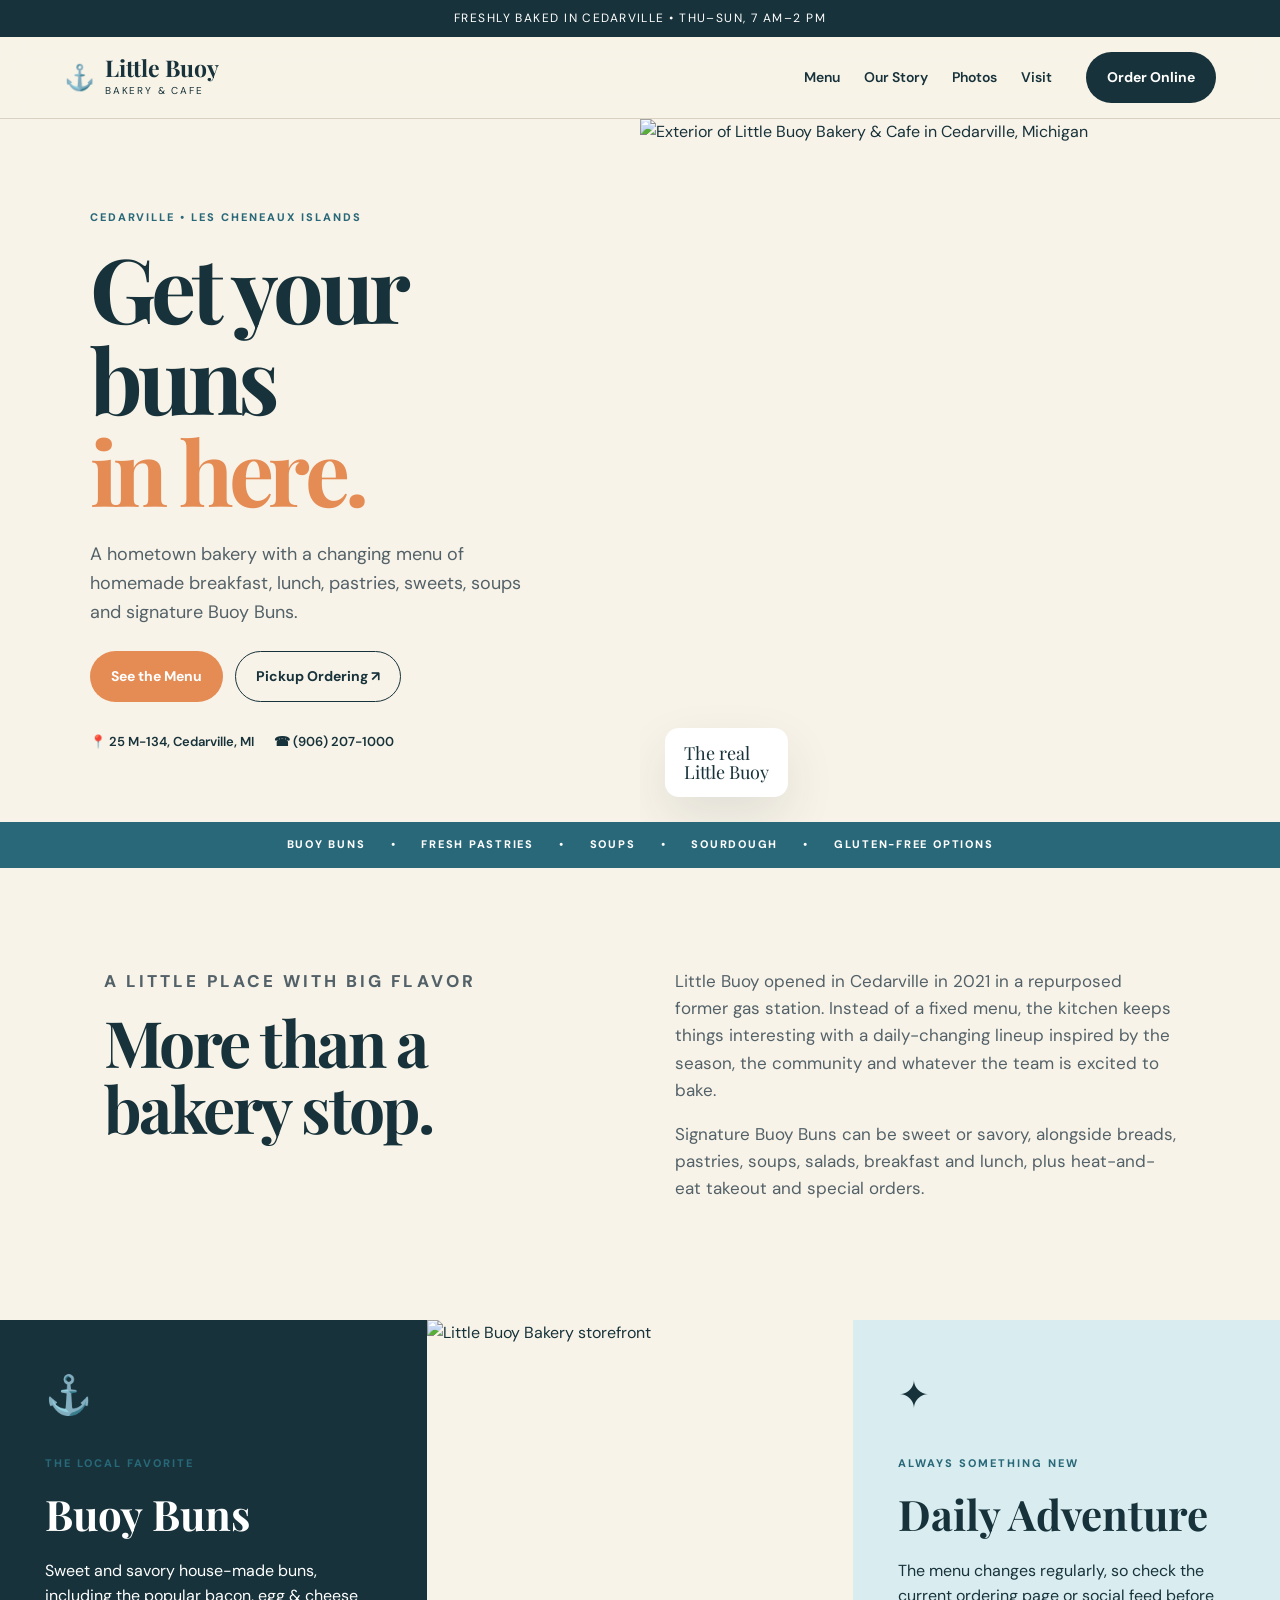
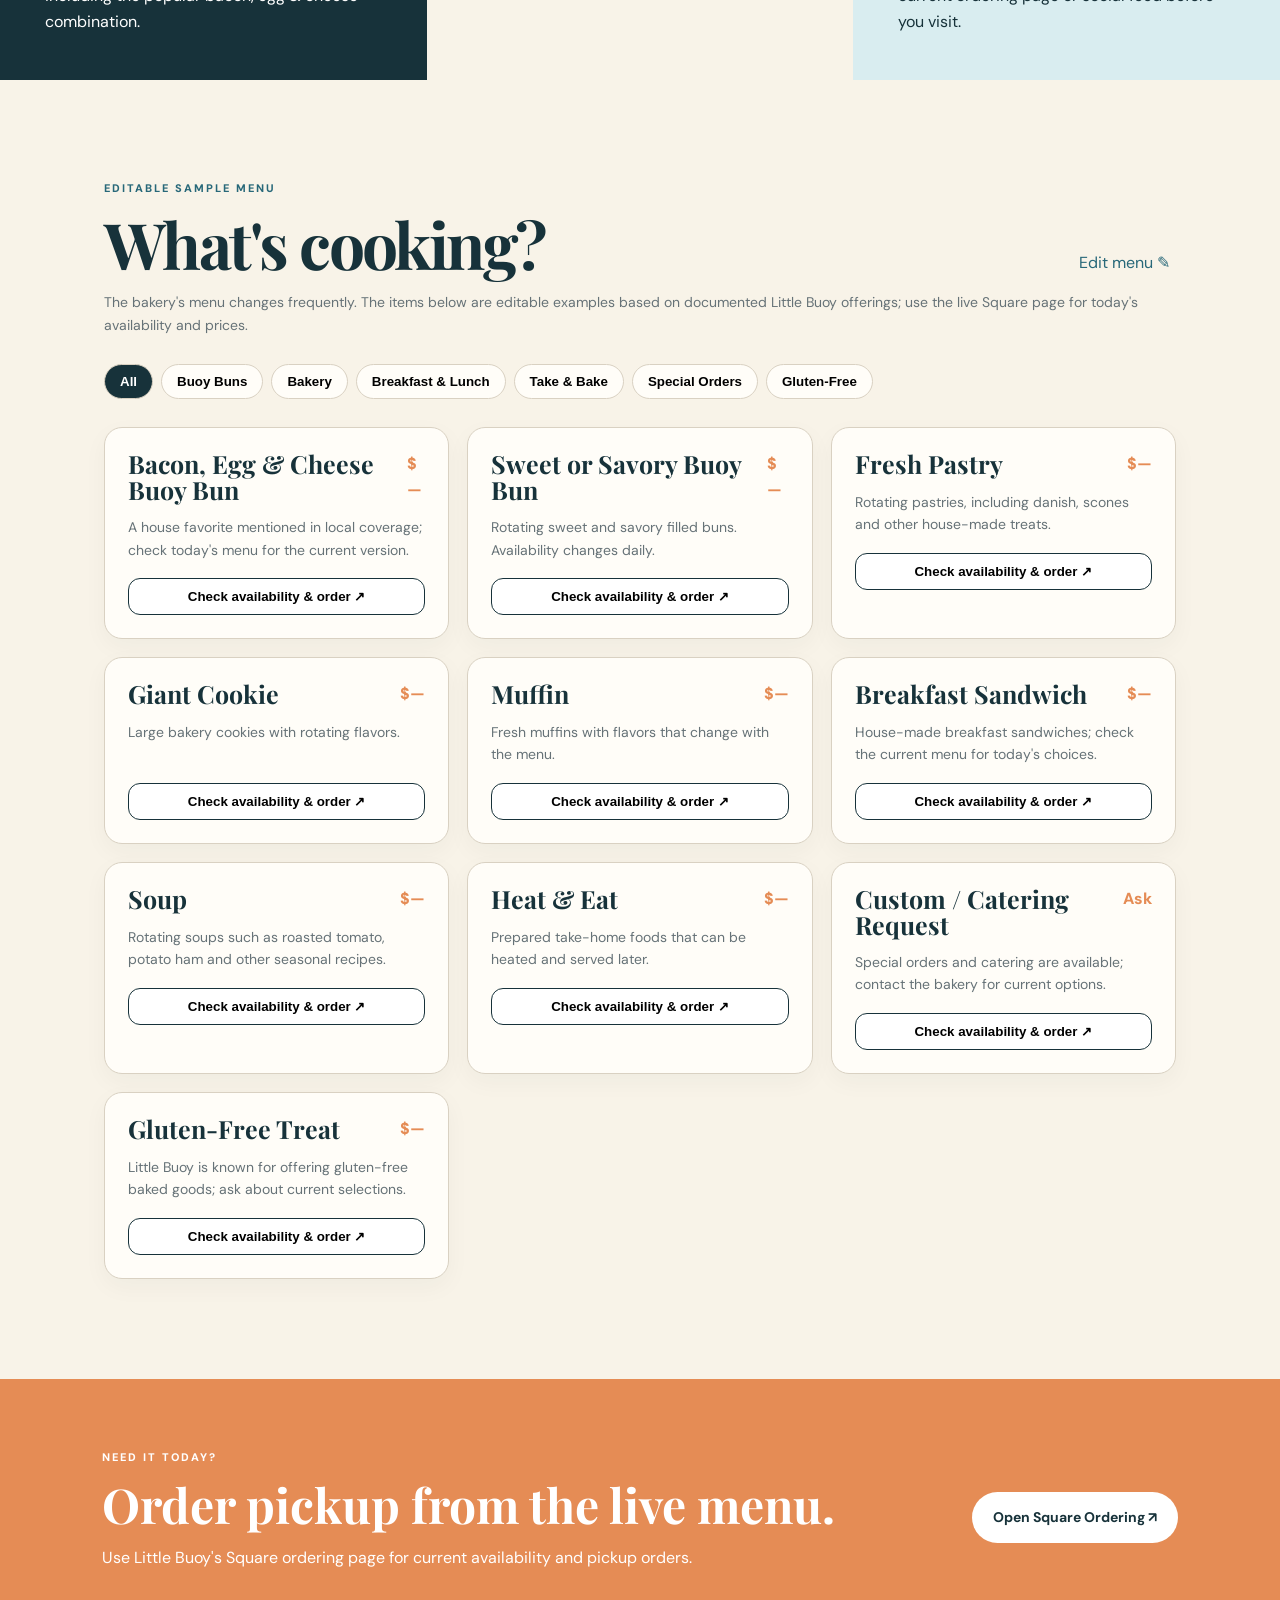
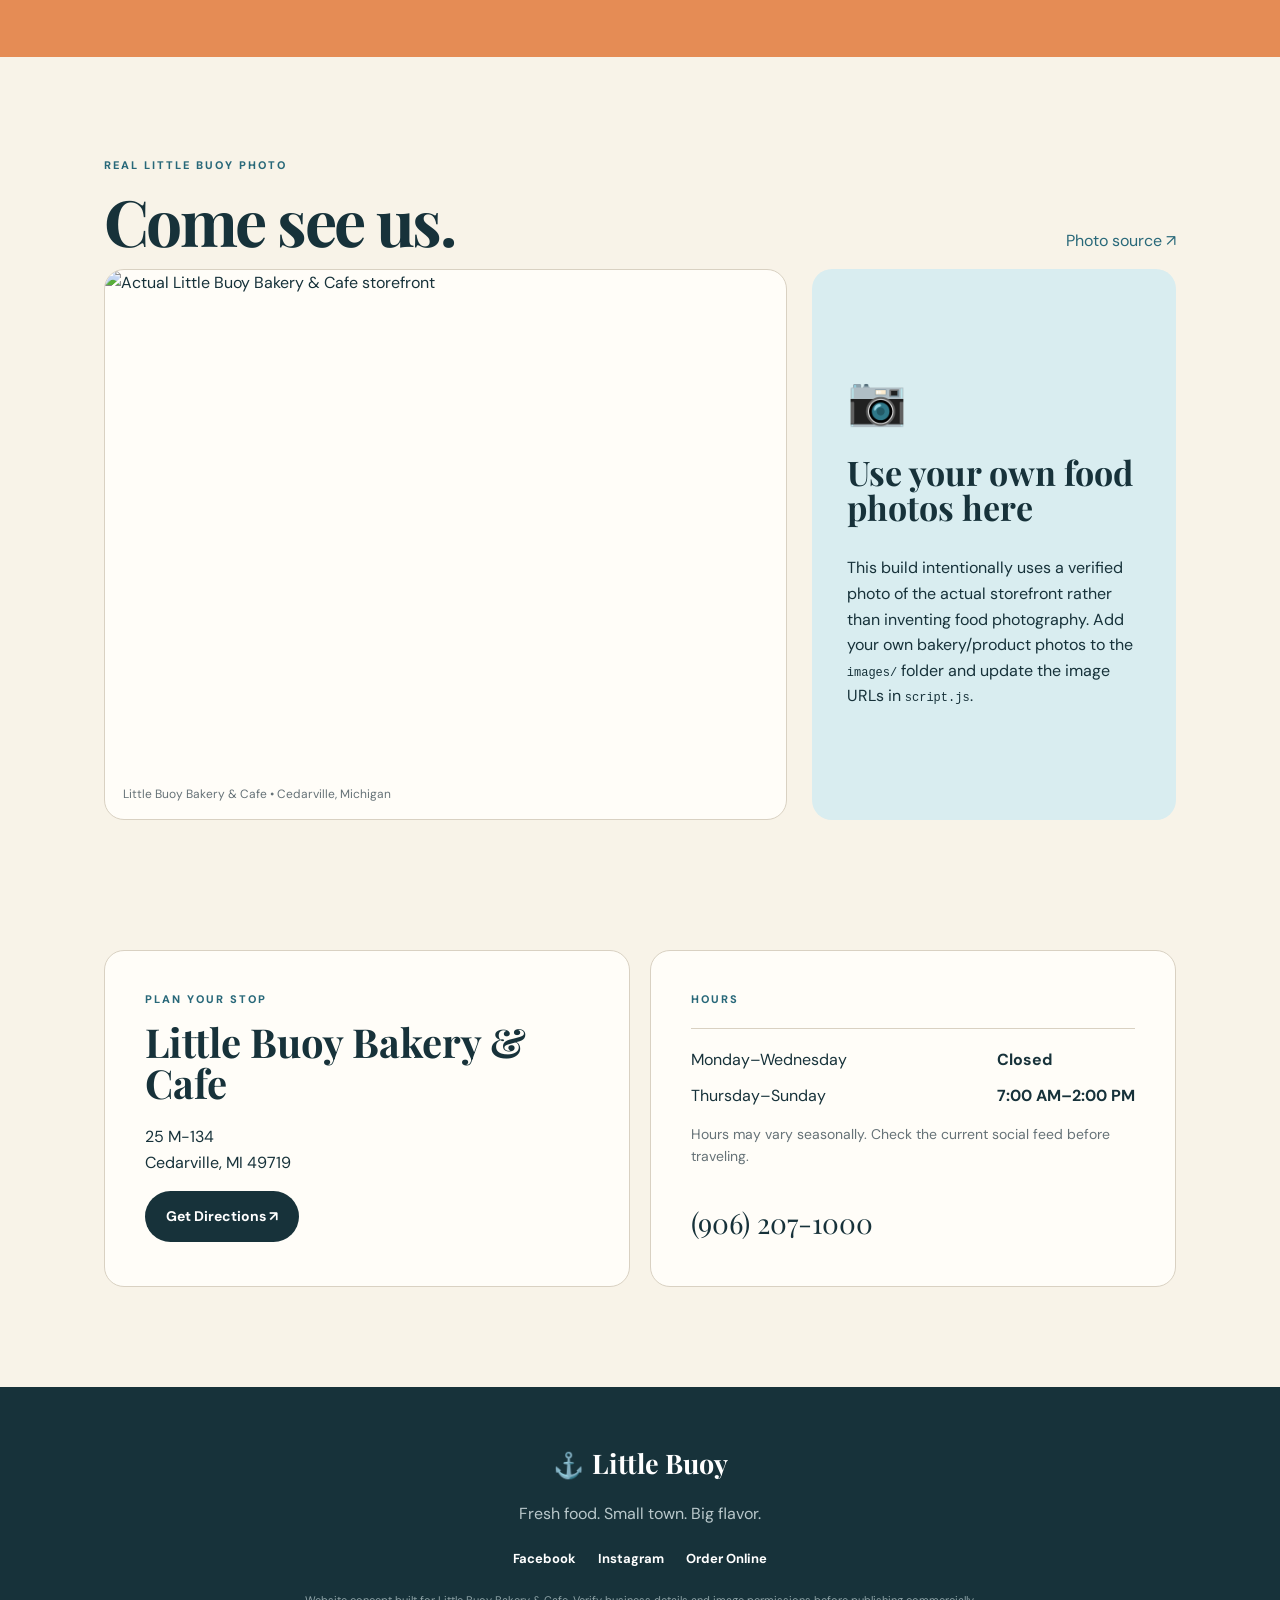
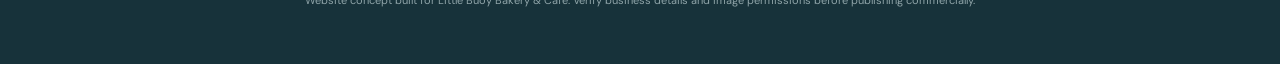
==== index.html @ 3c193d7f "Add files via upload" ====
<!doctype html>
<html lang="en">
<head>
  <meta charset="utf-8">
  <meta name="viewport" content="width=device-width, initial-scale=1">
  <meta name="description" content="Little Buoy Bakery & Cafe — fresh bakery treats, Buoy Buns, breakfast and lunch in Cedarville, Michigan.">
  <title>Little Buoy Bakery & Cafe | Cedarville, Michigan</title>
  <link rel="preconnect" href="https://fonts.googleapis.com">
  <link rel="preconnect" href="https://fonts.gstatic.com" crossorigin>
  <link href="https://fonts.googleapis.com/css2?family=DM+Sans:wght@400;500;600;700&family=Playfair+Display:wght@600;700;800&display=swap" rel="stylesheet">
  <link rel="stylesheet" href="styles.css">
</head>
<body>
  <div class="announcement">Freshly baked in Cedarville • Thu–Sun, 7 AM–2 PM</div>

  <header class="site-header">
    <a class="brand" href="#top" aria-label="Little Buoy Bakery home">
      <span class="brand-mark">⚓</span>
      <span><strong>Little Buoy</strong><small>Bakery & Cafe</small></span>
    </a>
    <nav>
      <a href="#menu">Menu</a>
      <a href="#about">Our Story</a>
      <a href="#gallery">Photos</a>
      <a href="#visit">Visit</a>
    </nav>
    <a class="button button-dark" href="https://little-buoy-bakery-and-cafe-llc.square.site/" target="_blank" rel="noopener">Order Online</a>
  </header>

  <main id="top">
    <section class="hero">
      <div class="hero-copy">
        <p class="eyebrow">Cedarville • Les Cheneaux Islands</p>
        <h1>Get your buns<br><em>in here.</em></h1>
        <p class="hero-text">A hometown bakery with a changing menu of homemade breakfast, lunch, pastries, sweets, soups and signature Buoy Buns.</p>
        <div class="hero-actions">
          <a class="button button-accent" href="#menu">See the Menu</a>
          <a class="button button-outline" href="https://little-buoy-bakery-and-cafe-llc.square.site/" target="_blank" rel="noopener">Pickup Ordering ↗</a>
        </div>
        <div class="hero-meta">
          <span>📍 25 M-134, Cedarville, MI</span>
          <a href="tel:+19062071000">☎ (906) 207-1000</a>
        </div>
      </div>
      <div class="hero-photo">
        <img src="https://www.theknot.com/tk-media/images/7b70f424-de02-4365-a5c4-a2793e5e6931~rt_auto-rs_2880.h?ordering=explicit&quality=75"
             alt="Exterior of Little Buoy Bakery & Cafe in Cedarville, Michigan">
        <div class="photo-badge">The real<br>Little Buoy</div>
      </div>
    </section>

    <section class="ticker">
      <span>BUOY BUNS</span><span>•</span><span>FRESH PASTRIES</span><span>•</span><span>SOUPS</span><span>•</span><span>SOURDOUGH</span><span>•</span><span>GLUTEN-FREE OPTIONS</span>
    </section>

    <section class="section intro" id="about">
      <div>
        <p class="eyebrow">A little place with big flavor</p>
        <h2>More than a bakery stop.</h2>
      </div>
      <div>
        <p>Little Buoy opened in Cedarville in 2021 in a repurposed former gas station. Instead of a fixed menu, the kitchen keeps things interesting with a daily-changing lineup inspired by the season, the community and whatever the team is excited to bake.</p>
        <p>Signature Buoy Buns can be sweet or savory, alongside breads, pastries, soups, salads, breakfast and lunch, plus heat-and-eat takeout and special orders.</p>
      </div>
    </section>

    <section class="feature-grid">
      <article class="feature-card feature-dark">
        <span class="feature-icon">⚓</span>
        <p class="eyebrow">The local favorite</p>
        <h3>Buoy Buns</h3>
        <p>Sweet and savory house-made buns, including the popular bacon, egg & cheese combination.</p>
      </article>
      <article class="feature-card feature-photo">
        <img src="https://www.theknot.com/tk-media/images/7b70f424-de02-4365-a5c4-a2793e5e6931~rt_auto-rs_2880.h?ordering=explicit&quality=75"
             alt="Little Buoy Bakery storefront">
      </article>
      <article class="feature-card feature-blue">
        <span class="feature-icon">✦</span>
        <p class="eyebrow">Always something new</p>
        <h3>Daily Adventure</h3>
        <p>The menu changes regularly, so check the current ordering page or social feed before you visit.</p>
      </article>
    </section>

    <section class="section menu-section" id="menu">
      <div class="section-heading">
        <div>
          <p class="eyebrow">Editable sample menu</p>
          <h2>What's cooking?</h2>
        </div>
        <button class="text-button" id="editMenuBtn">Edit menu ✎</button>
      </div>
      <p class="muted">The bakery's menu changes frequently. The items below are editable examples based on documented Little Buoy offerings; use the live Square page for today's availability and prices.</p>
      <div class="category-tabs" id="categoryTabs"></div>
      <div class="menu-grid" id="menuGrid"></div>
    </section>

    <section class="order-band">
      <div>
        <p class="eyebrow">Need it today?</p>
        <h2>Order pickup from the live menu.</h2>
        <p>Use Little Buoy's Square ordering page for current availability and pickup orders.</p>
      </div>
      <a class="button button-light" href="https://little-buoy-bakery-and-cafe-llc.square.site/" target="_blank" rel="noopener">Open Square Ordering ↗</a>
    </section>

    <section class="section" id="gallery">
      <div class="section-heading">
        <div>
          <p class="eyebrow">Real Little Buoy photo</p>
          <h2>Come see us.</h2>
        </div>
        <a class="text-button" href="https://www.theknot.com/us/paige-ratterman-and-stefan-schuetz-sep-2025/things-to-do" target="_blank" rel="noopener">Photo source ↗</a>
      </div>
      <div class="gallery">
        <figure class="gallery-main">
          <img src="https://www.theknot.com/tk-media/images/7b70f424-de02-4365-a5c4-a2793e5e6931~rt_auto-rs_2880.h?ordering=explicit&quality=75" alt="Actual Little Buoy Bakery & Cafe storefront">
          <figcaption>Little Buoy Bakery & Cafe • Cedarville, Michigan</figcaption>
        </figure>
        <div class="gallery-note">
          <span class="large-emoji">📷</span>
          <h3>Use your own food photos here</h3>
          <p>This build intentionally uses a verified photo of the actual storefront rather than inventing food photography. Add your own bakery/product photos to the <code>images/</code> folder and update the image URLs in <code>script.js</code>.</p>
        </div>
      </div>
    </section>

    <section class="section visit" id="visit">
      <div class="visit-card">
        <p class="eyebrow">Plan your stop</p>
        <h2>Little Buoy Bakery & Cafe</h2>
        <p>25 M-134<br>Cedarville, MI 49719</p>
        <a class="button button-dark" href="https://www.google.com/maps/search/?api=1&query=25%20M-134%2C%20Cedarville%2C%20MI%2049719" target="_blank" rel="noopener">Get Directions ↗</a>
      </div>
      <div class="visit-card">
        <p class="eyebrow">Hours</p>
        <div class="hours">
          <span>Monday–Wednesday</span><strong>Closed</strong>
          <span>Thursday–Sunday</span><strong>7:00 AM–2:00 PM</strong>
        </div>
        <p class="small-note">Hours may vary seasonally. Check the current social feed before traveling.</p>
        <a class="phone" href="tel:+19062071000">(906) 207-1000</a>
      </div>
    </section>
  </main>

  <footer>
    <div class="footer-brand"><span class="brand-mark">⚓</span><strong>Little Buoy</strong></div>
    <p>Fresh food. Small town. Big flavor.</p>
    <div class="footer-links">
      <a href="https://www.facebook.com/LittleBuoyCafe" target="_blank" rel="noopener">Facebook</a>
      <a href="https://www.instagram.com/littlebuoybakeryandcafe/" target="_blank" rel="noopener">Instagram</a>
      <a href="https://little-buoy-bakery-and-cafe-llc.square.site/" target="_blank" rel="noopener">Order Online</a>
    </div>
    <small>Website concept built for Little Buoy Bakery & Cafe. Verify business details and image permissions before publishing commercially.</small>
  </footer>

  <div class="modal" id="menuModal" aria-hidden="true">
    <div class="modal-panel">
      <button class="modal-close" id="closeModal">×</button>
      <p class="eyebrow">Local editor</p>
      <h2>Edit menu</h2>
      <p class="muted">Changes are saved in this browser only. This is a front-end demo; connect it to a database/CMS for shared editing.</p>
      <div id="editor"></div>
      <button class="button button-accent" id="saveMenu">Save changes</button>
    </div>
  </div>

  <script src="script.js"></script>
</body>
</html>
---- styles.css ----
:root{
  --ink:#17323a;--cream:#f8f3e8;--paper:#fffdf8;--blue:#286879;--blue2:#d9edf0;
  --accent:#e58c55;--line:#d9d1c2;--muted:#667277;--radius:24px;--shadow:0 20px 50px rgba(23,50,58,.10)
}
*{box-sizing:border-box}html{scroll-behavior:smooth}body{margin:0;background:var(--cream);color:var(--ink);font-family:"DM Sans",sans-serif;line-height:1.6}
a{color:inherit;text-decoration:none}img{display:block;max-width:100%}.announcement{background:var(--ink);color:white;text-align:center;padding:9px;font-size:12px;letter-spacing:.12em;text-transform:uppercase}
.site-header{height:82px;padding:0 5vw;display:flex;align-items:center;gap:34px;background:rgba(248,243,232,.96);border-bottom:1px solid var(--line);position:sticky;top:0;z-index:20;backdrop-filter:blur(12px)}
.brand{display:flex;align-items:center;gap:10px;margin-right:auto}.brand strong{display:block;font-family:"Playfair Display",serif;font-size:23px;line-height:1}.brand small{display:block;font-size:10px;letter-spacing:.18em;text-transform:uppercase;margin-top:4px}.brand-mark{font-size:25px}
nav{display:flex;gap:24px;font-size:14px;font-weight:600}nav a:hover,.footer-links a:hover{color:var(--accent)}
.button{display:inline-flex;align-items:center;justify-content:center;border-radius:999px;padding:13px 20px;font-weight:700;font-size:14px;border:1px solid transparent;transition:.2s}.button:hover{transform:translateY(-2px)}.button-dark{background:var(--ink);color:white}.button-accent{background:var(--accent);color:white}.button-outline{border-color:var(--ink)}.button-light{background:white;color:var(--ink)}
.hero{min-height:650px;display:grid;grid-template-columns:1fr 1fr;max-width:1400px;margin:auto}.hero-copy{padding:90px 7vw 70px;display:flex;flex-direction:column;justify-content:center}.eyebrow{font-size:11px;font-weight:800;letter-spacing:.18em;text-transform:uppercase;color:var(--blue);margin:0 0 14px}.hero h1,h2,h3{font-family:"Playfair Display",serif;line-height:1.02;margin:0}.hero h1{font-size:clamp(58px,7vw,100px);letter-spacing:-.05em}.hero h1 em{color:var(--accent);font-style:normal}.hero-text{font-size:18px;max-width:540px;color:#536168;margin:25px 0}.hero-actions{display:flex;gap:12px;flex-wrap:wrap}.hero-meta{display:flex;gap:20px;flex-wrap:wrap;font-size:13px;font-weight:600;margin-top:30px}.hero-photo{position:relative;min-height:650px;overflow:hidden}.hero-photo img{width:100%;height:100%;object-fit:cover}.photo-badge{position:absolute;bottom:25px;left:25px;background:white;padding:16px 19px;font-family:"Playfair Display",serif;font-size:18px;line-height:1.05;box-shadow:var(--shadow);border-radius:14px}
.ticker{display:flex;justify-content:center;gap:25px;flex-wrap:wrap;padding:14px;background:var(--blue);color:white;font-size:11px;font-weight:800;letter-spacing:.16em}
.section{max-width:1200px;margin:auto;padding:100px 5vw}.intro{display:grid;grid-template-columns:1fr 1fr;gap:70px}.intro h2,.section-heading h2{font-size:clamp(42px,5vw,68px);letter-spacing:-.04em}.intro p{color:#536168;font-size:17px;margin-top:0}.feature-grid{display:grid;grid-template-columns:1fr 1fr 1fr}.feature-card{min-height:360px;padding:45px;display:flex;flex-direction:column;justify-content:flex-end}.feature-dark{background:var(--ink);color:white}.feature-blue{background:var(--blue2)}.feature-photo{padding:0}.feature-photo img{width:100%;height:100%;object-fit:cover}.feature-icon{font-size:38px;margin-bottom:auto}.feature-card h3{font-size:42px;margin:6px 0}.feature-card p:last-child{margin-bottom:0}
.section-heading{display:flex;align-items:end;justify-content:space-between;gap:30px;margin-bottom:15px}.text-button{border:0;background:none;font-weight:800;color:var(--blue);cursor:pointer;font:inherit}.muted,.small-note{color:var(--muted);font-size:14px}.category-tabs{display:flex;gap:8px;flex-wrap:wrap;margin:28px 0}.tab{border:1px solid var(--line);background:var(--paper);padding:9px 15px;border-radius:999px;cursor:pointer;font-weight:700}.tab.active{background:var(--ink);color:white}.menu-grid{display:grid;grid-template-columns:repeat(3,1fr);gap:18px}.menu-card{background:var(--paper);border:1px solid var(--line);border-radius:18px;padding:23px;box-shadow:0 8px 25px rgba(23,50,58,.04)}.menu-card h3{font-size:25px}.menu-card p{color:var(--muted);font-size:14px;min-height:48px}.menu-card-top{display:flex;justify-content:space-between;gap:10px}.price{font-weight:800;color:var(--accent)}.add{width:100%;border:1px solid var(--ink);background:white;border-radius:12px;padding:10px;font-weight:800;cursor:pointer}.add:hover{background:var(--ink);color:white}
.order-band{background:var(--accent);color:white;padding:70px 8vw;display:flex;justify-content:space-between;align-items:center;gap:40px}.order-band .eyebrow{color:white}.order-band h2{font-size:48px}.order-band p{max-width:650px}
.gallery{display:grid;grid-template-columns:1.5fr .8fr;gap:25px}.gallery-main{margin:0;background:var(--paper);border-radius:20px;overflow:hidden;border:1px solid var(--line)}.gallery-main img{width:100%;height:500px;object-fit:cover}.gallery-main figcaption{padding:15px 18px;font-size:12px;color:var(--muted)}.gallery-note{background:var(--blue2);border-radius:20px;padding:35px;display:flex;flex-direction:column;justify-content:center}.large-emoji{font-size:48px}.gallery-note h3{font-size:34px;margin:15px 0}.gallery-note code{font-size:12px}
.visit{display:grid;grid-template-columns:1fr 1fr;gap:20px;padding-top:30px}.visit-card{background:var(--paper);border:1px solid var(--line);border-radius:20px;padding:40px}.visit-card h2{font-size:40px;margin-bottom:20px}.hours{display:grid;grid-template-columns:1fr auto;gap:10px;border-top:1px solid var(--line);padding-top:18px;margin-top:20px}.phone{display:inline-block;margin-top:20px;font-size:28px;font-family:"Playfair Display",serif}
footer{background:var(--ink);color:white;padding:55px 5vw;text-align:center}.footer-brand{font-family:"Playfair Display",serif;font-size:27px;display:flex;justify-content:center;gap:8px;align-items:center}.footer-links{display:flex;justify-content:center;gap:22px;margin:22px 0}.footer-links a{font-weight:700;font-size:13px}.footer-brand + p{color:#b9c8cb}footer small{display:block;max-width:800px;margin:auto;color:#8fa4a8;font-size:11px}
.modal{display:none;position:fixed;inset:0;background:rgba(10,30,35,.6);z-index:50;padding:25px;overflow:auto}.modal.open{display:flex;align-items:center;justify-content:center}.modal-panel{width:min(800px,100%);max-height:90vh;overflow:auto;background:var(--paper);border-radius:22px;padding:35px;position:relative}.modal-close{position:absolute;right:18px;top:10px;border:0;background:none;font-size:32px;cursor:pointer}.editor-row{display:grid;grid-template-columns:1.1fr .6fr 1.8fr;gap:10px;margin:10px 0}.editor-row input{width:100%;padding:10px;border:1px solid var(--line);border-radius:9px;font:inherit}.editor-row small{display:block;color:var(--muted);grid-column:1/-1}
@media(max-width:850px){nav{display:none}.site-header{padding:0 18px}.hero{grid-template-columns:1fr}.hero-photo{min-height:420px;order:-1}.hero-copy{padding:60px 24px}.feature-grid,.menu-grid,.intro,.visit,.gallery{grid-template-columns:1fr}.feature-photo{min-height:300px}.order-band{display:block;padding:55px 24px}.order-band h2{font-size:40px}.order-band .button{margin-top:20px}.section{padding:70px 24px}.gallery-main img{height:330px}}
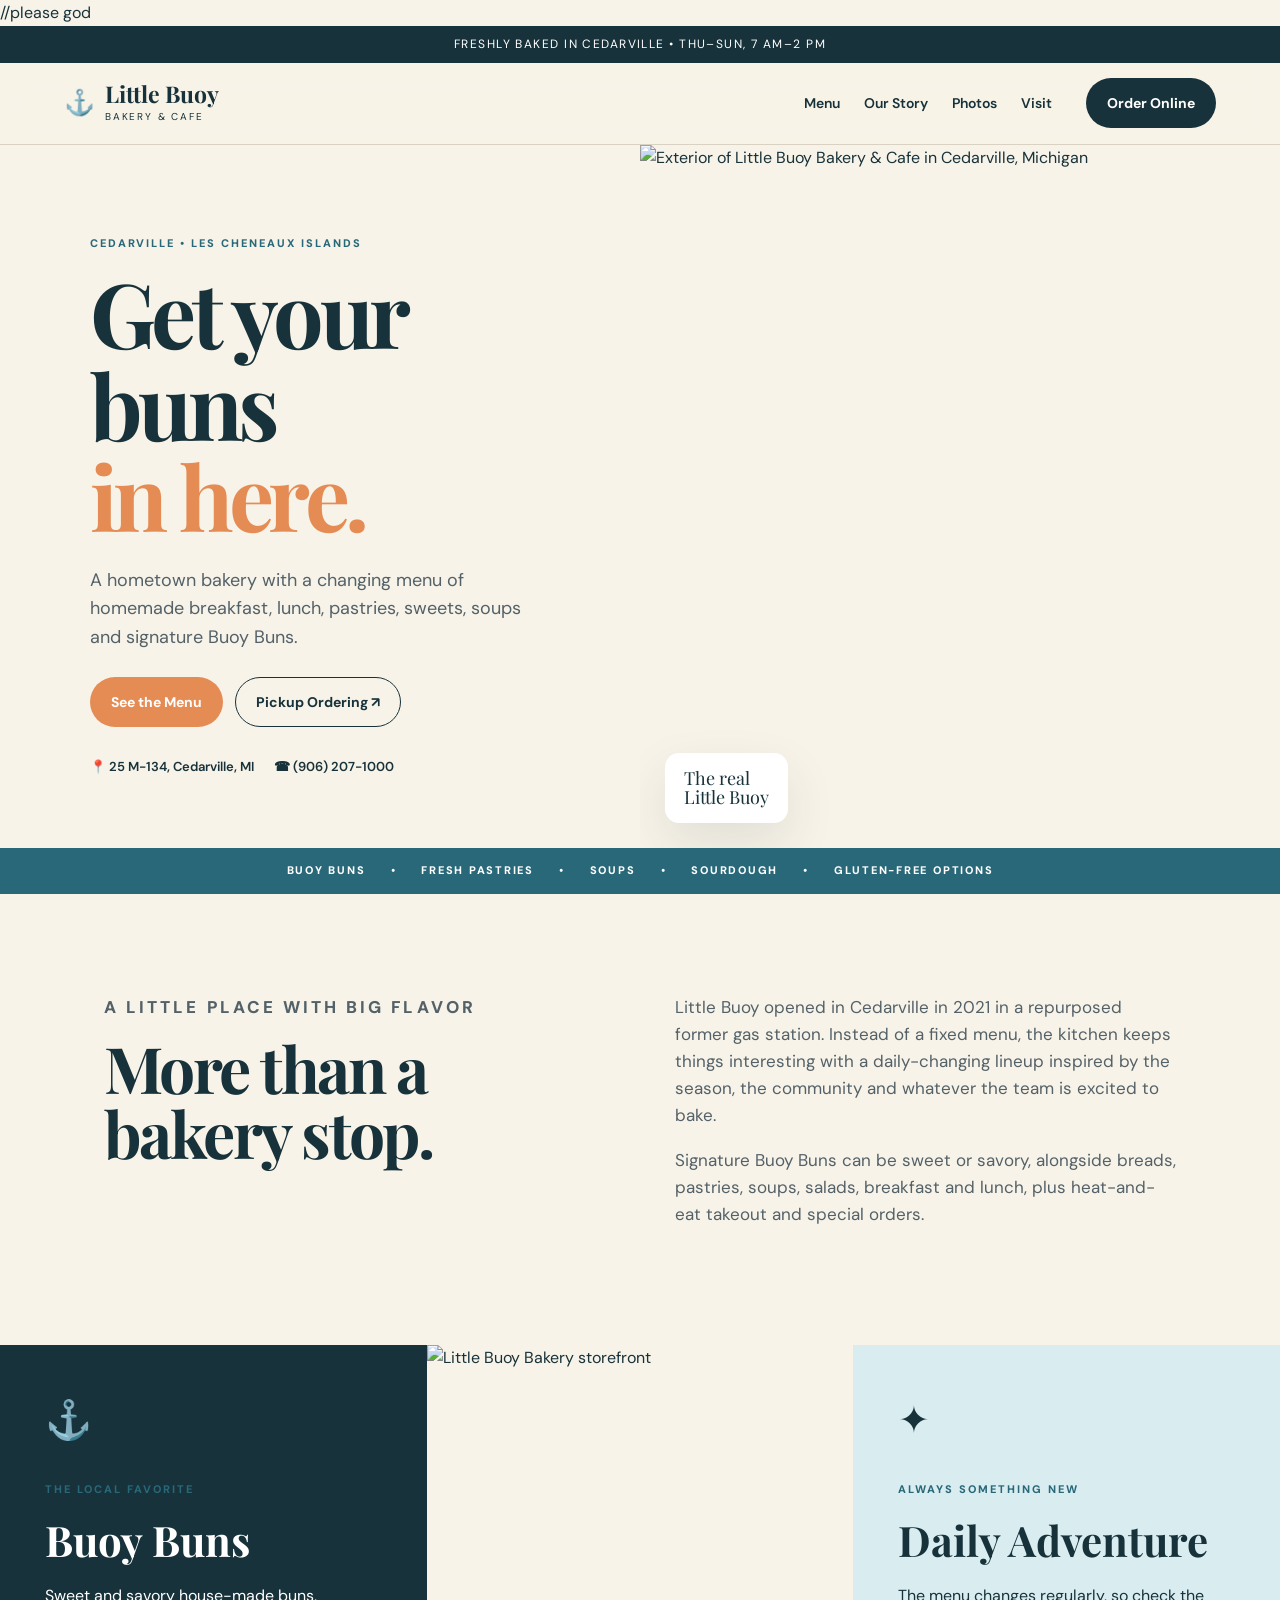
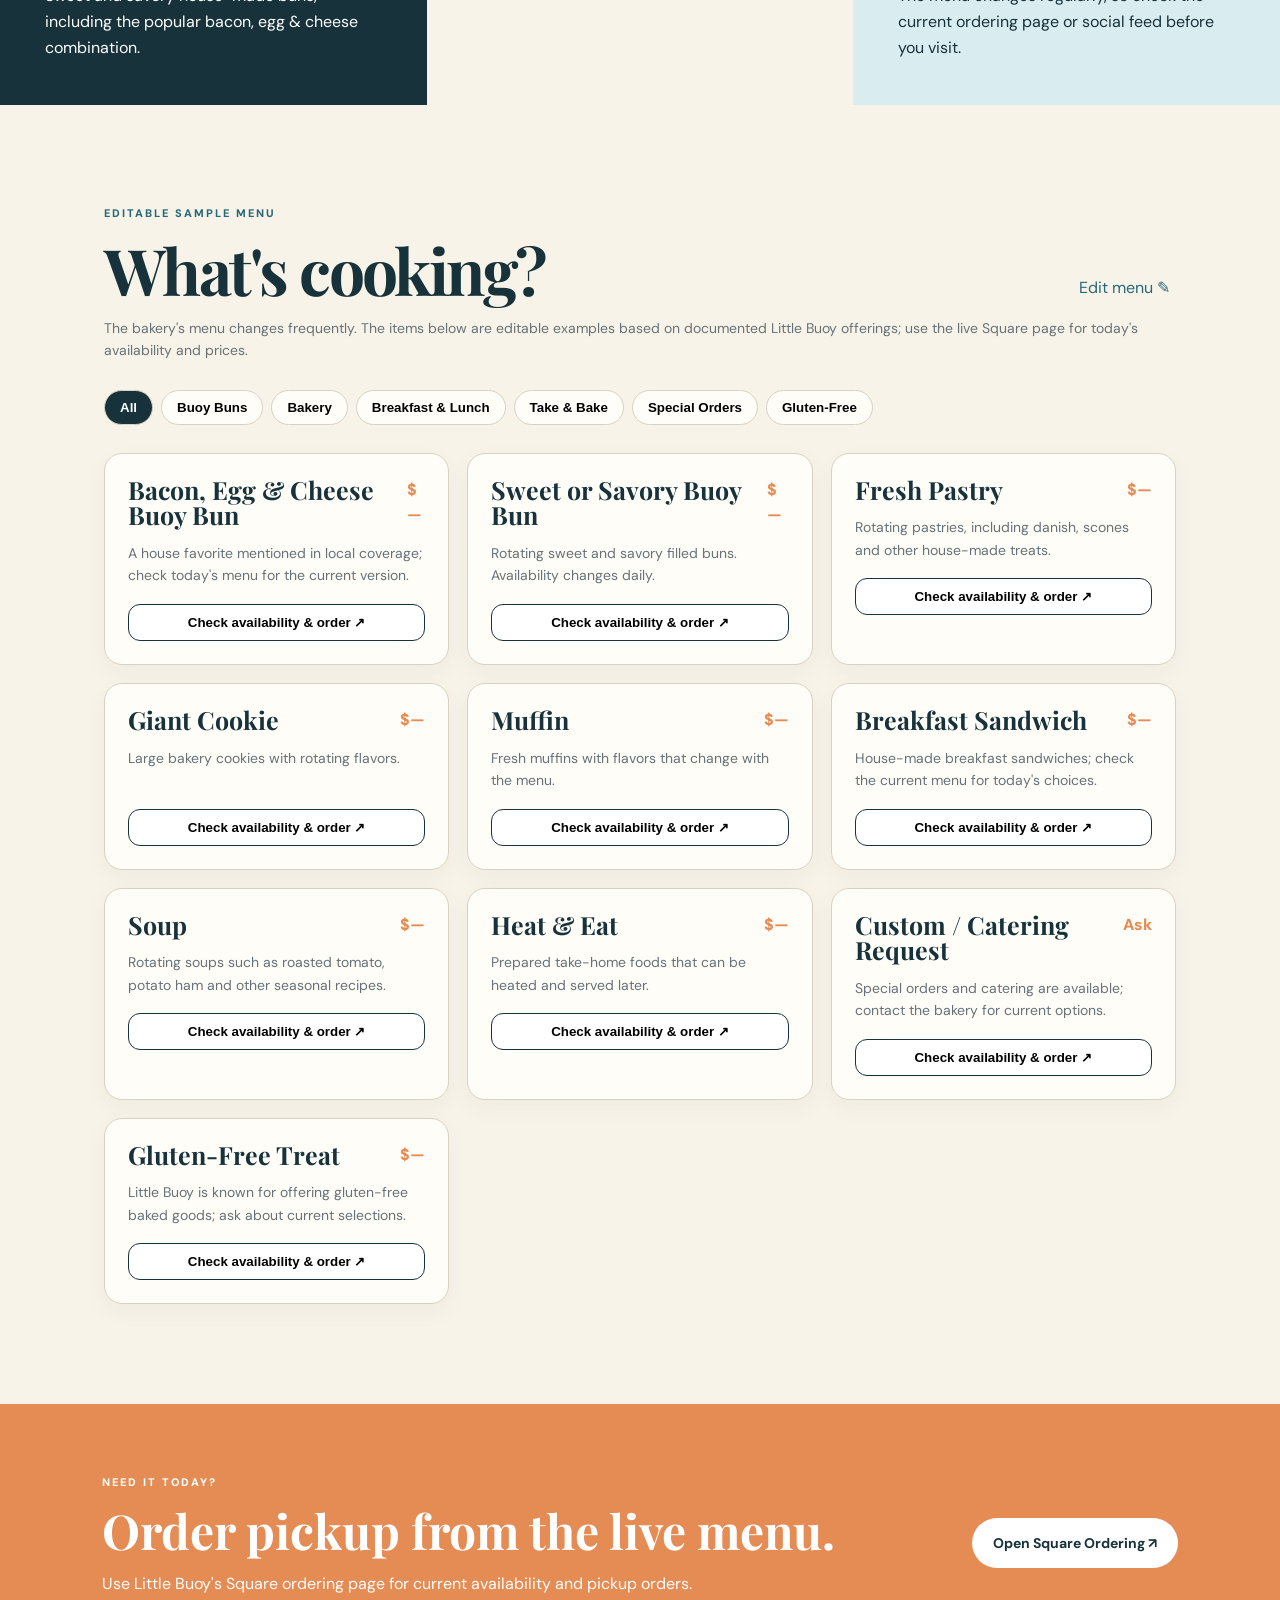
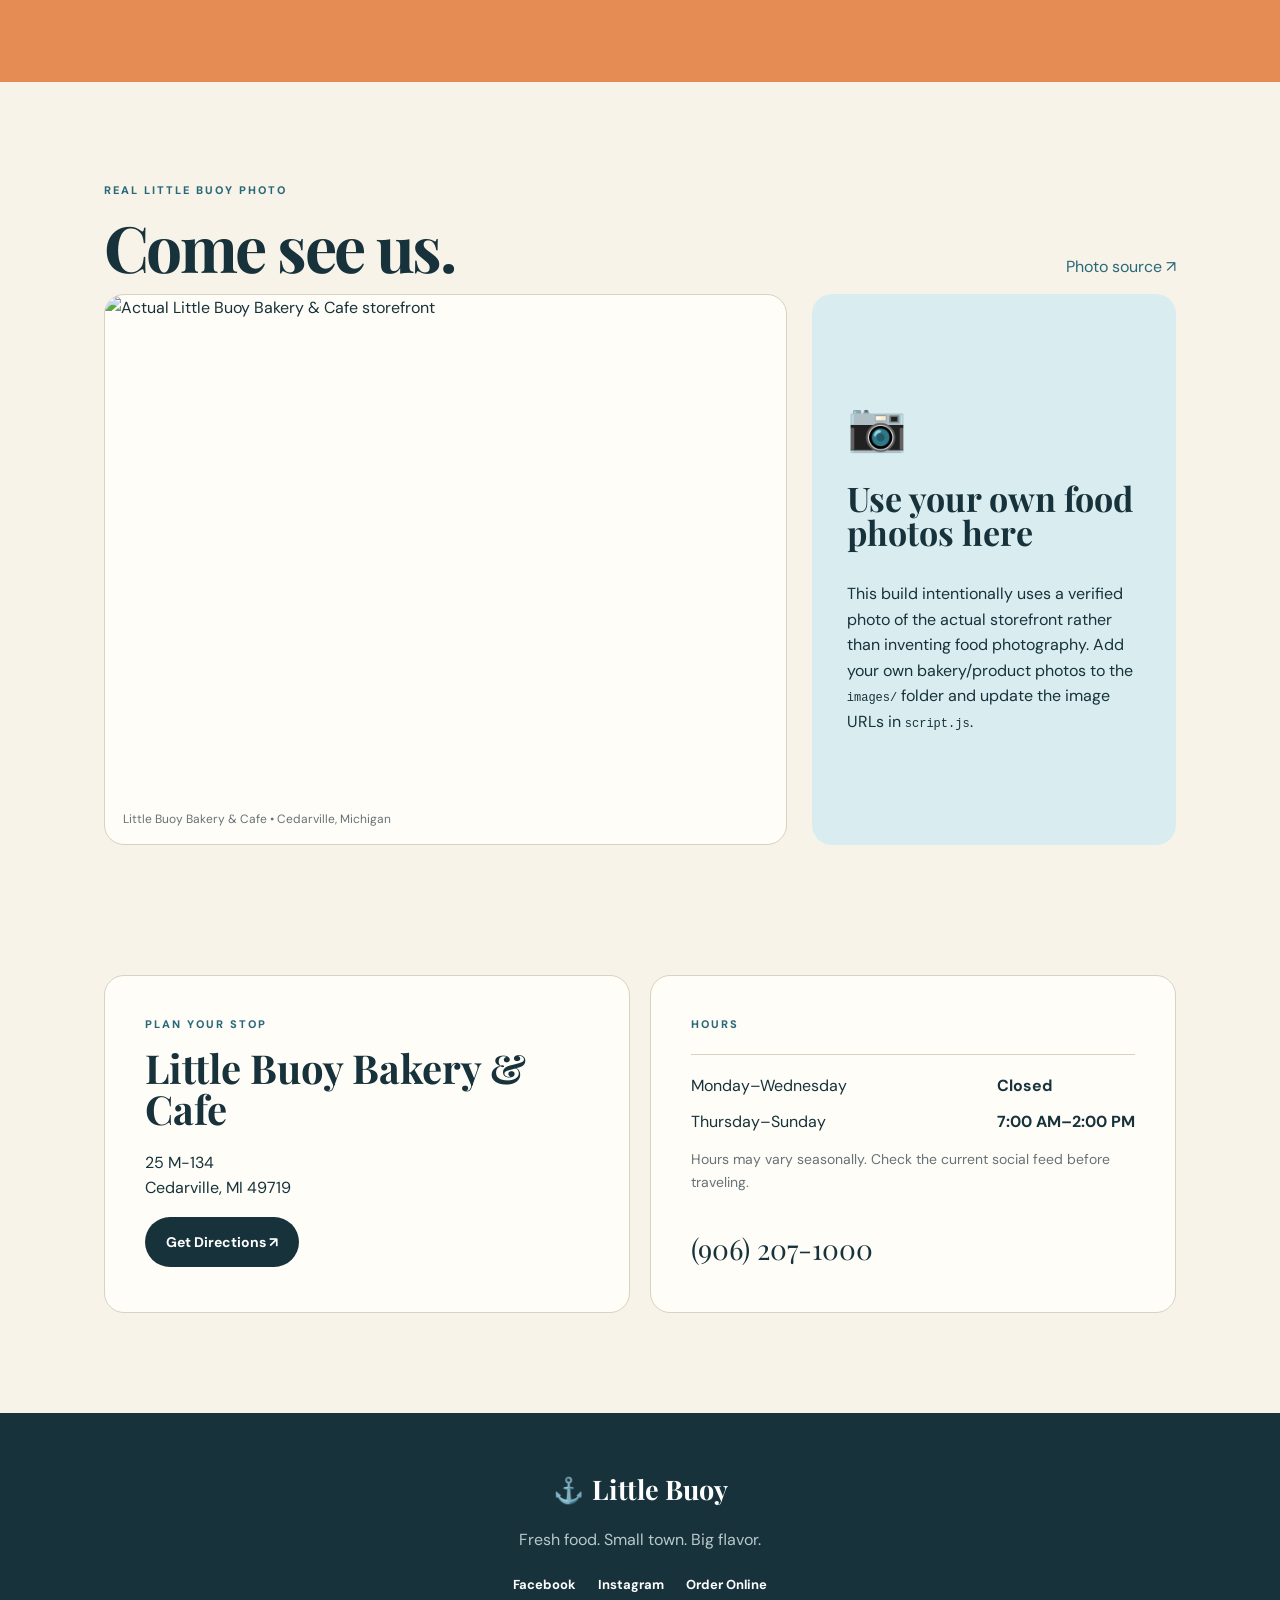
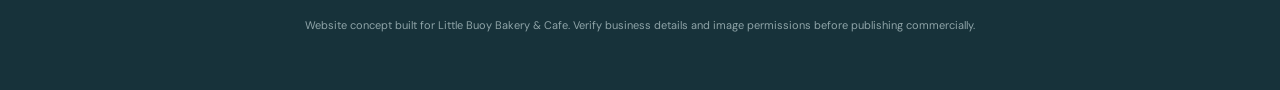
==== commit 51f35f50: "Fix doctype declaration in index.html" ====
--- a/index.html
+++ b/index.html
@@ -1,4 +1,4 @@
-<!doctype html>
+<!doctype html>//please god
 <html lang="en">
 <head>
   <meta charset="utf-8">
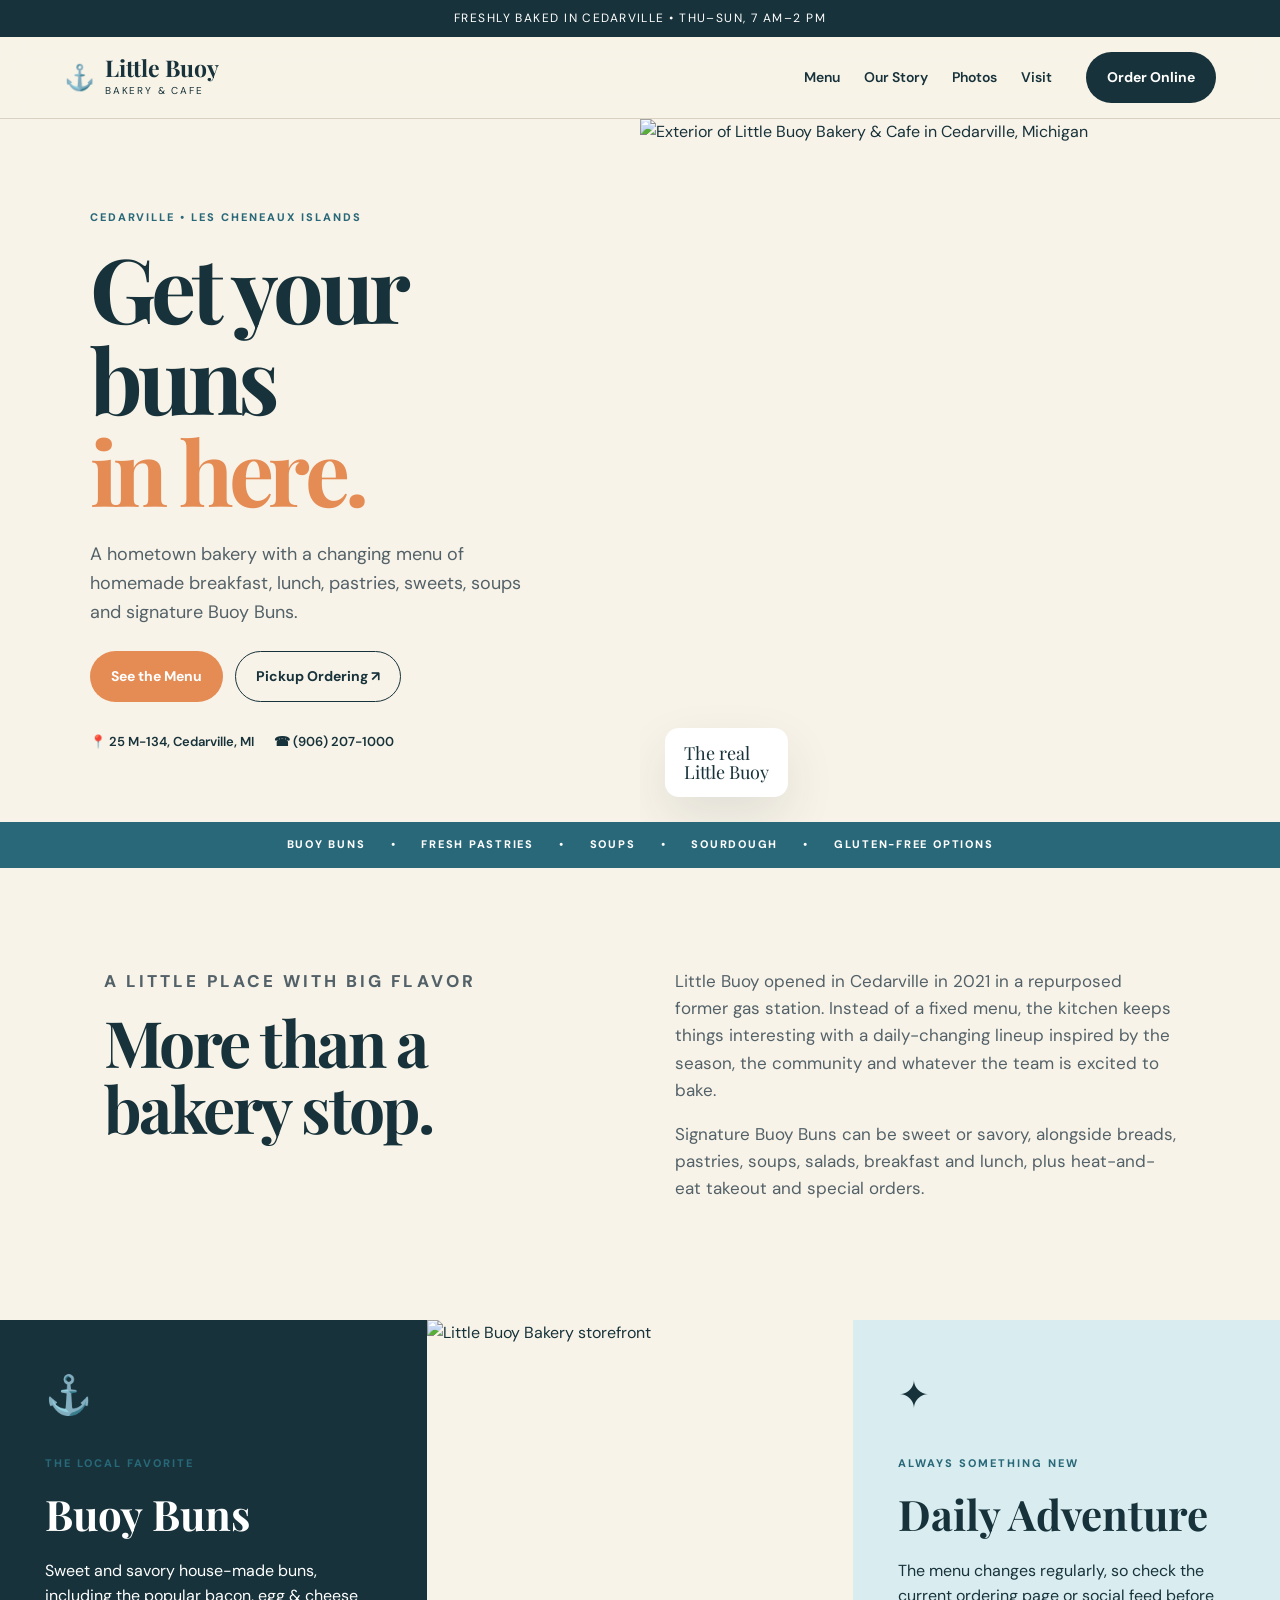
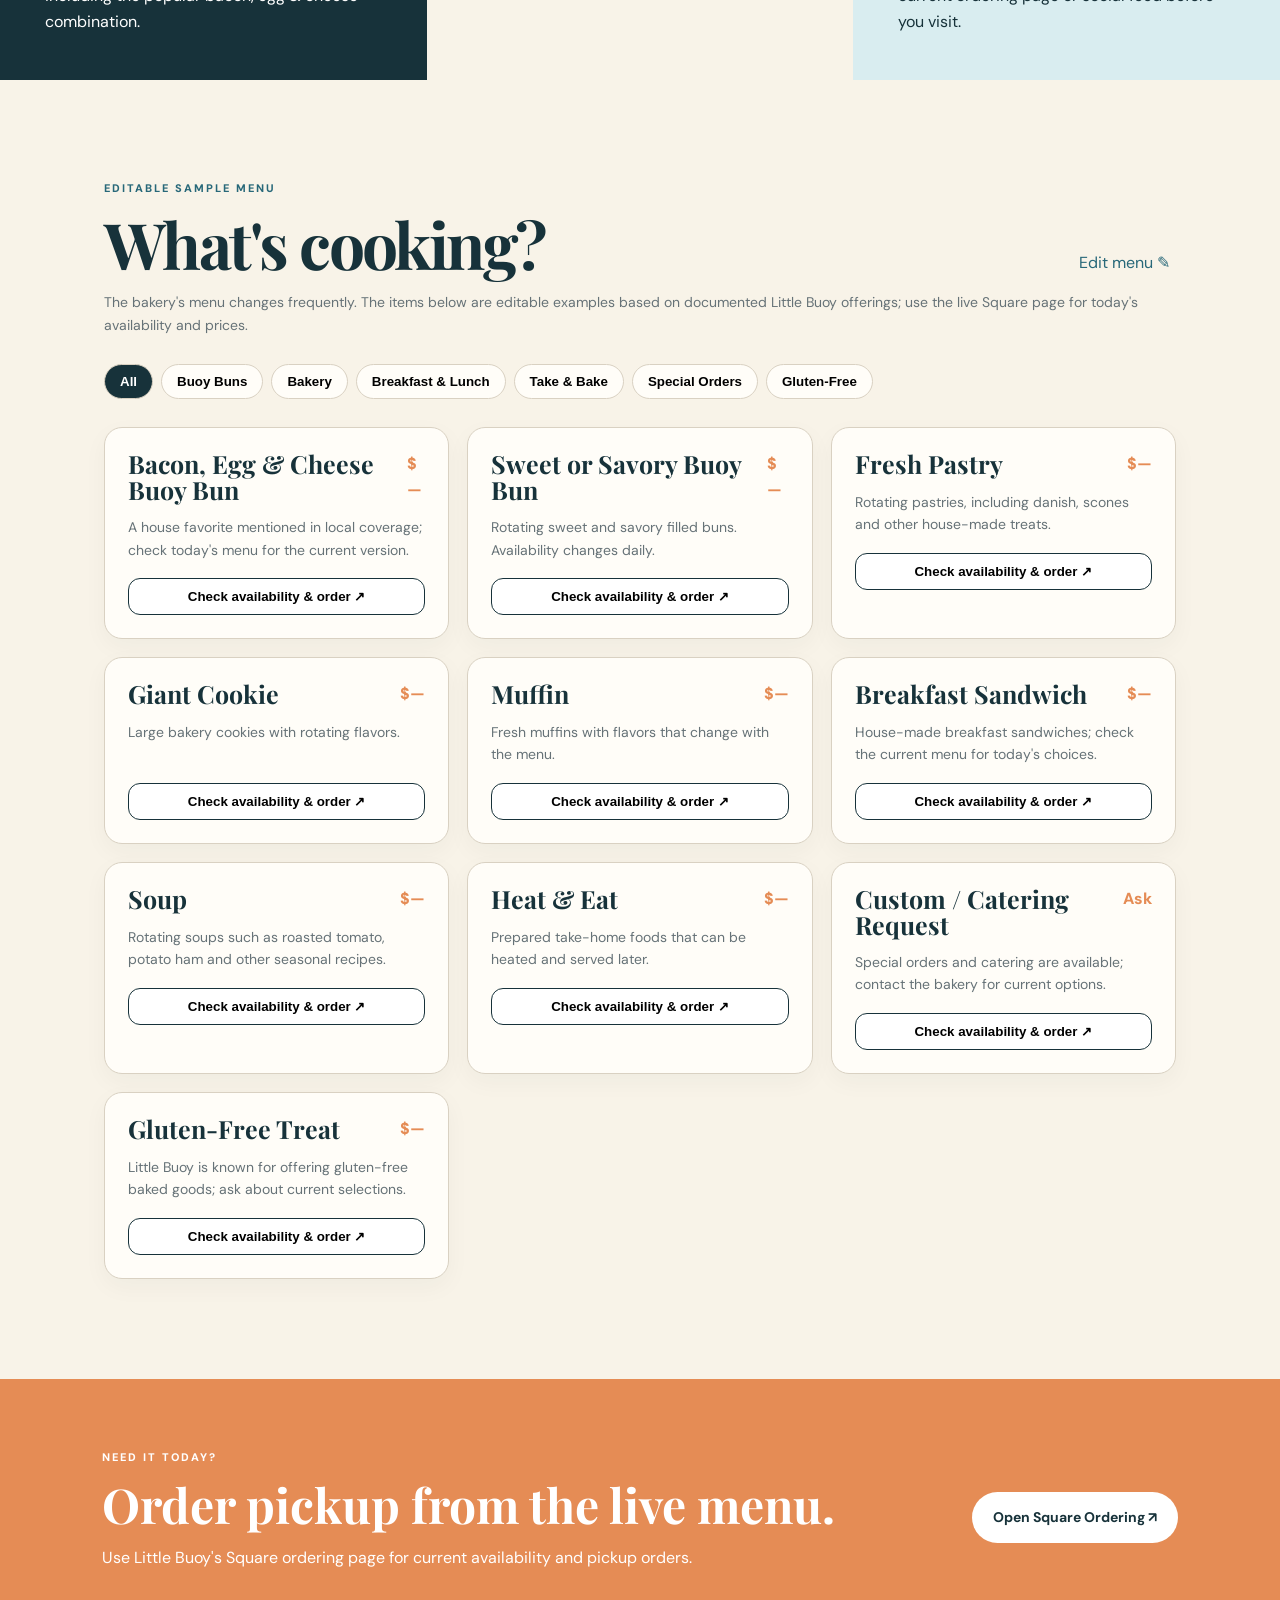
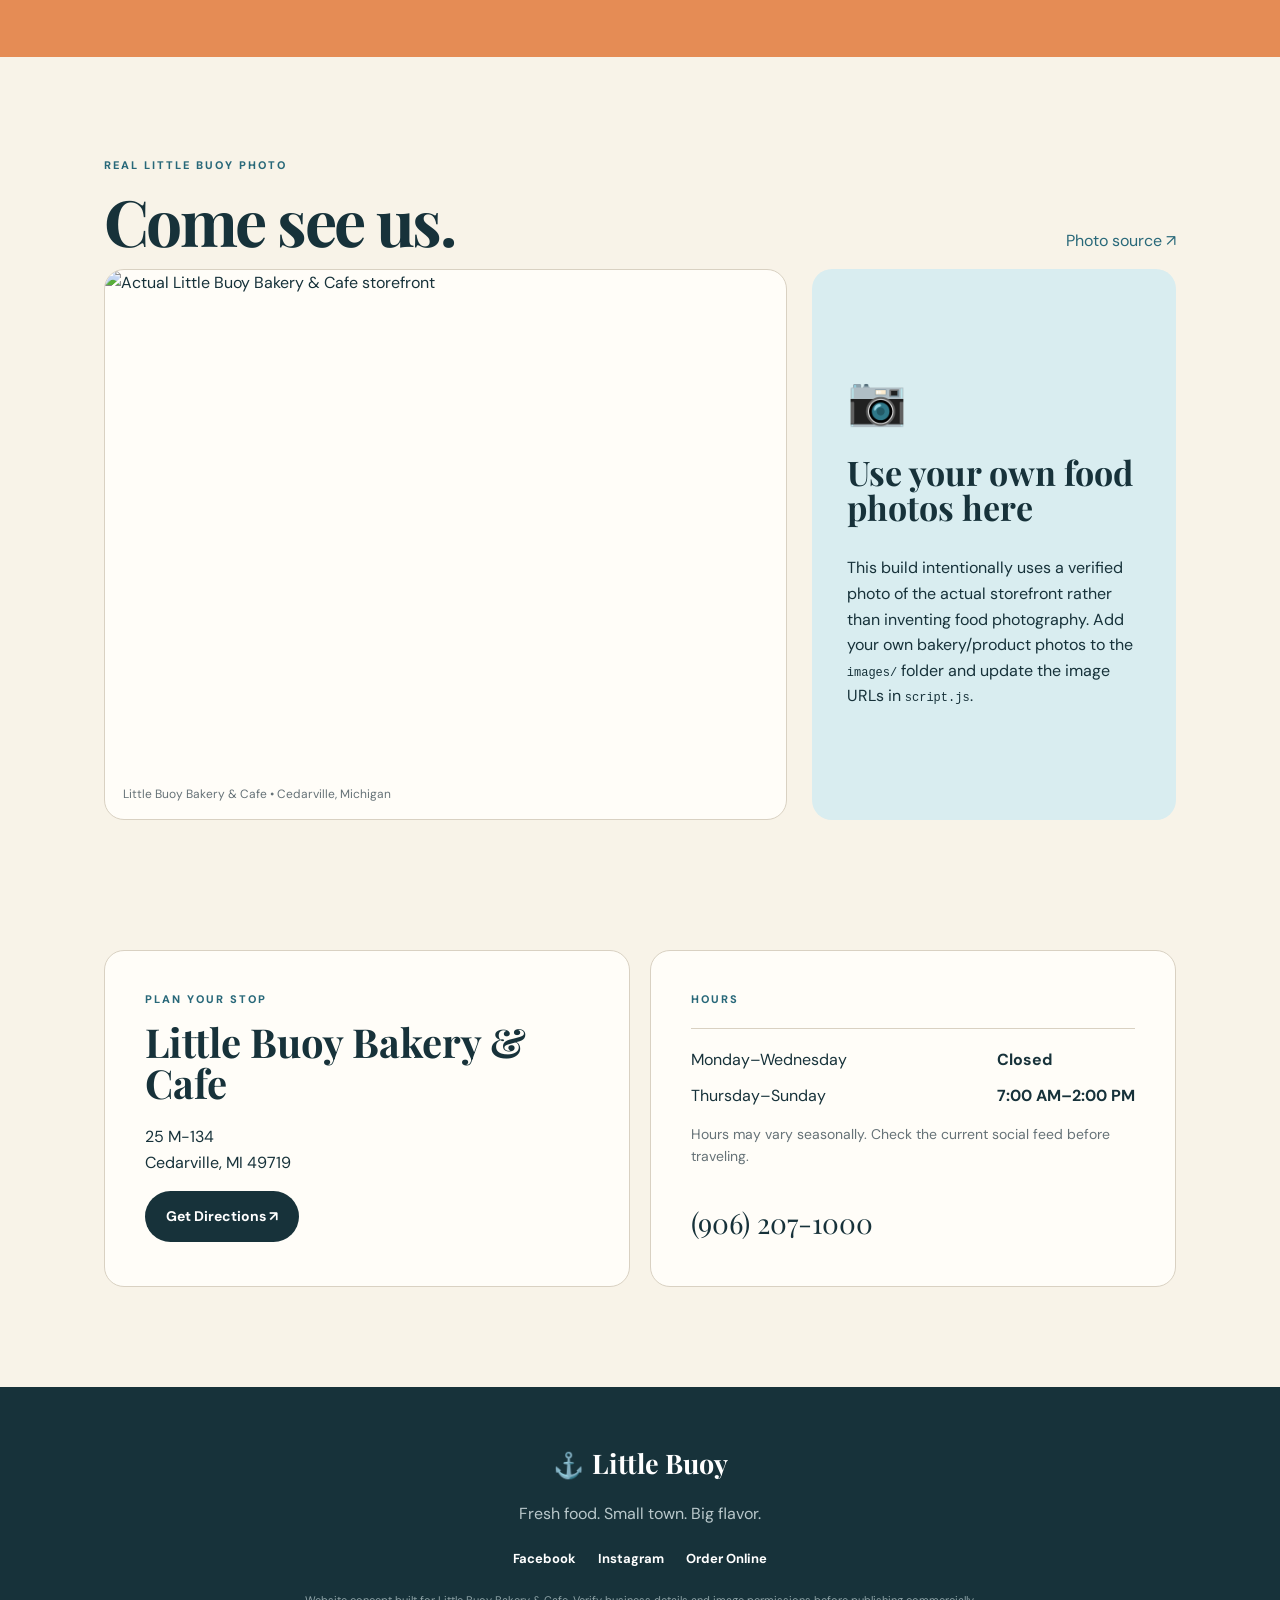
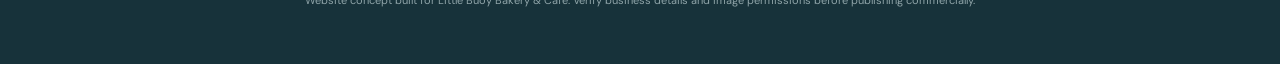
==== commit 466cb43c: "Fix doctype declaration in index.html" ====
--- a/index.html
+++ b/index.html
@@ -1,4 +1,4 @@
-<!doctype html>//please god
+<!doctype html> 
 <html lang="en">
 <head>
   <meta charset="utf-8">
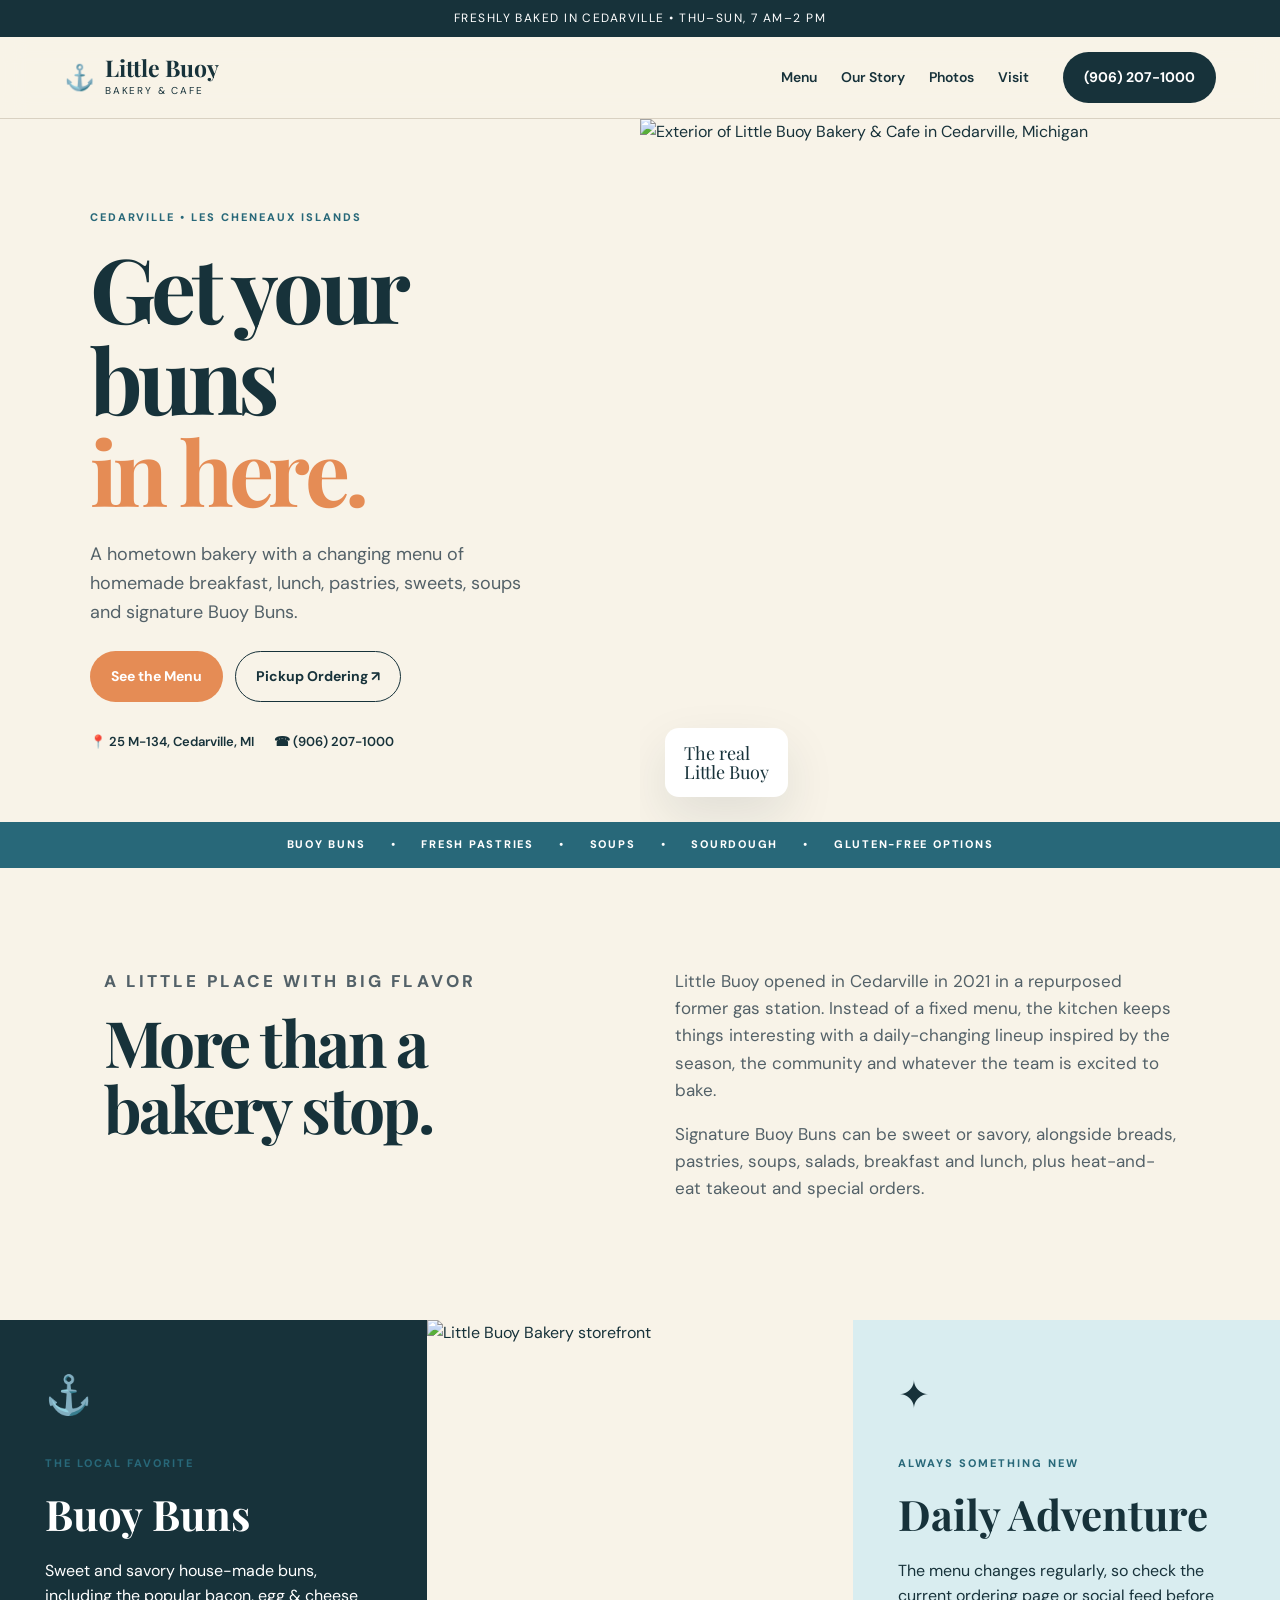
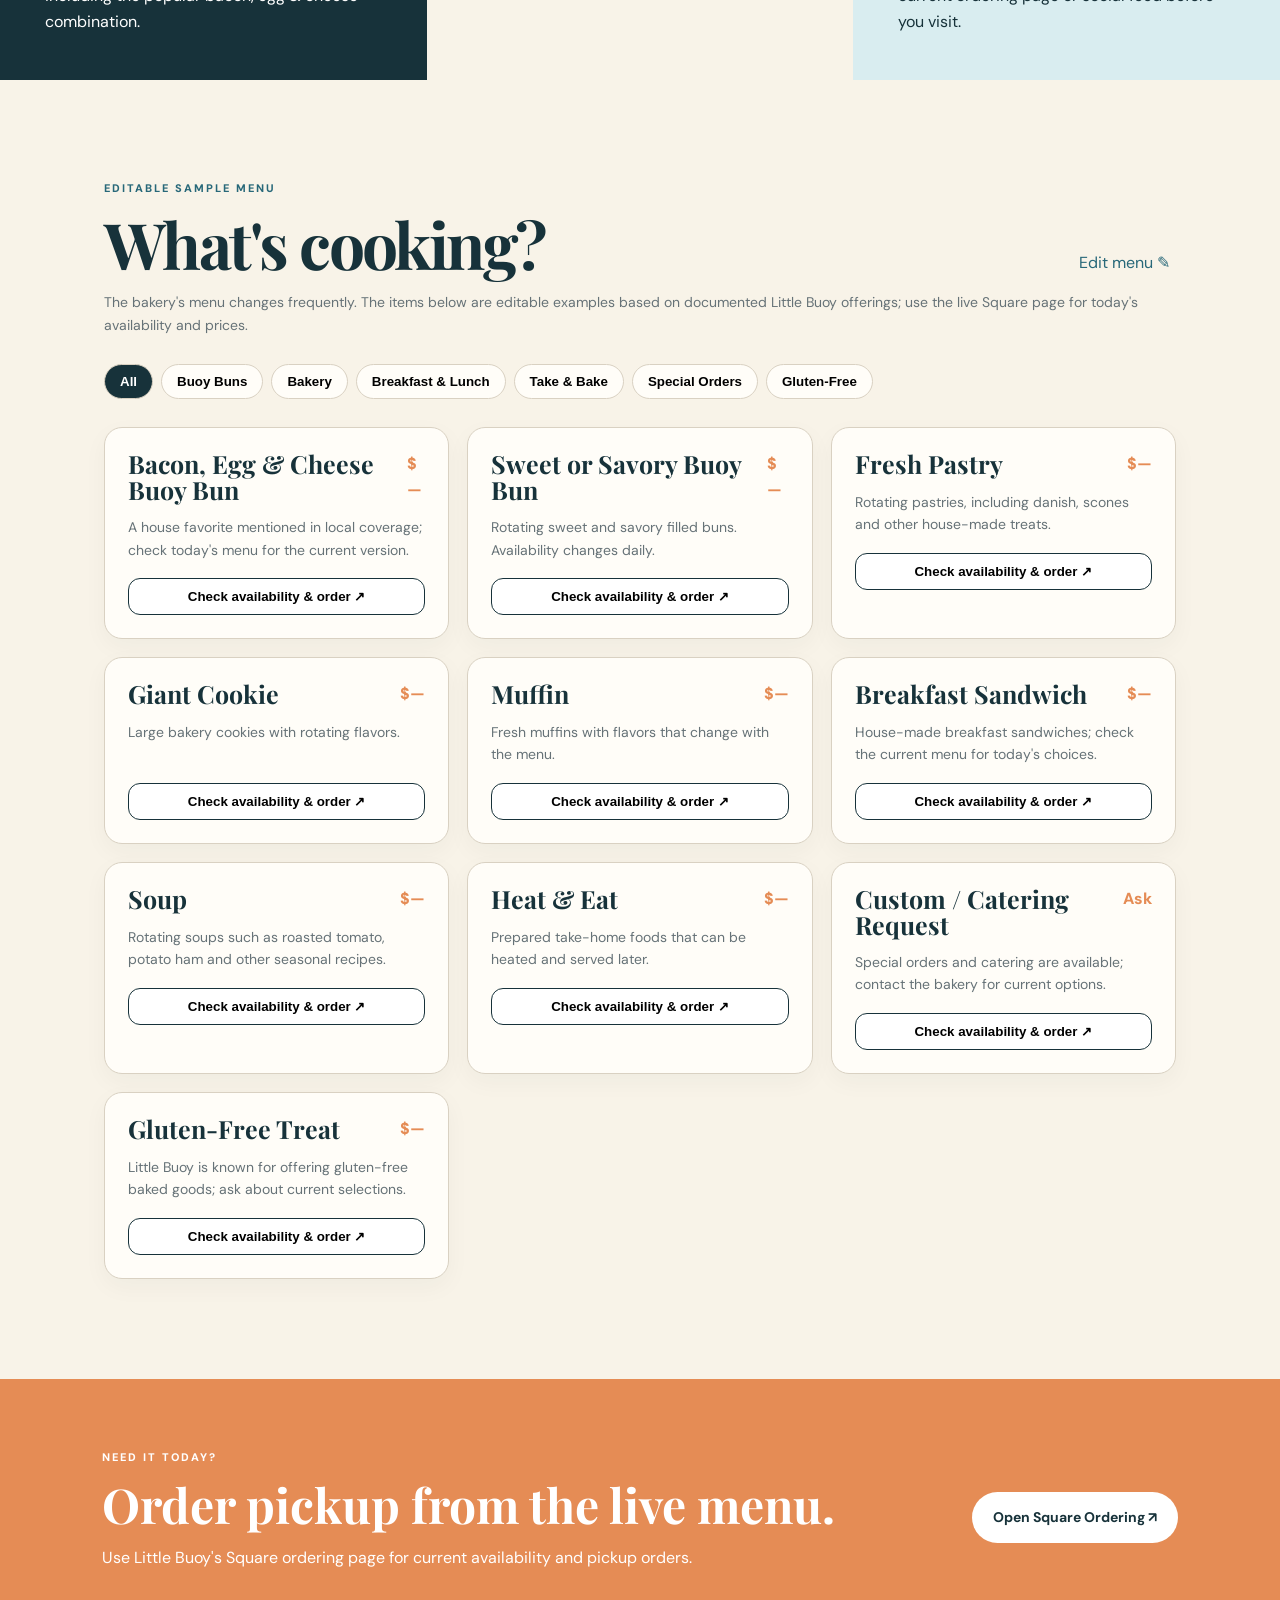
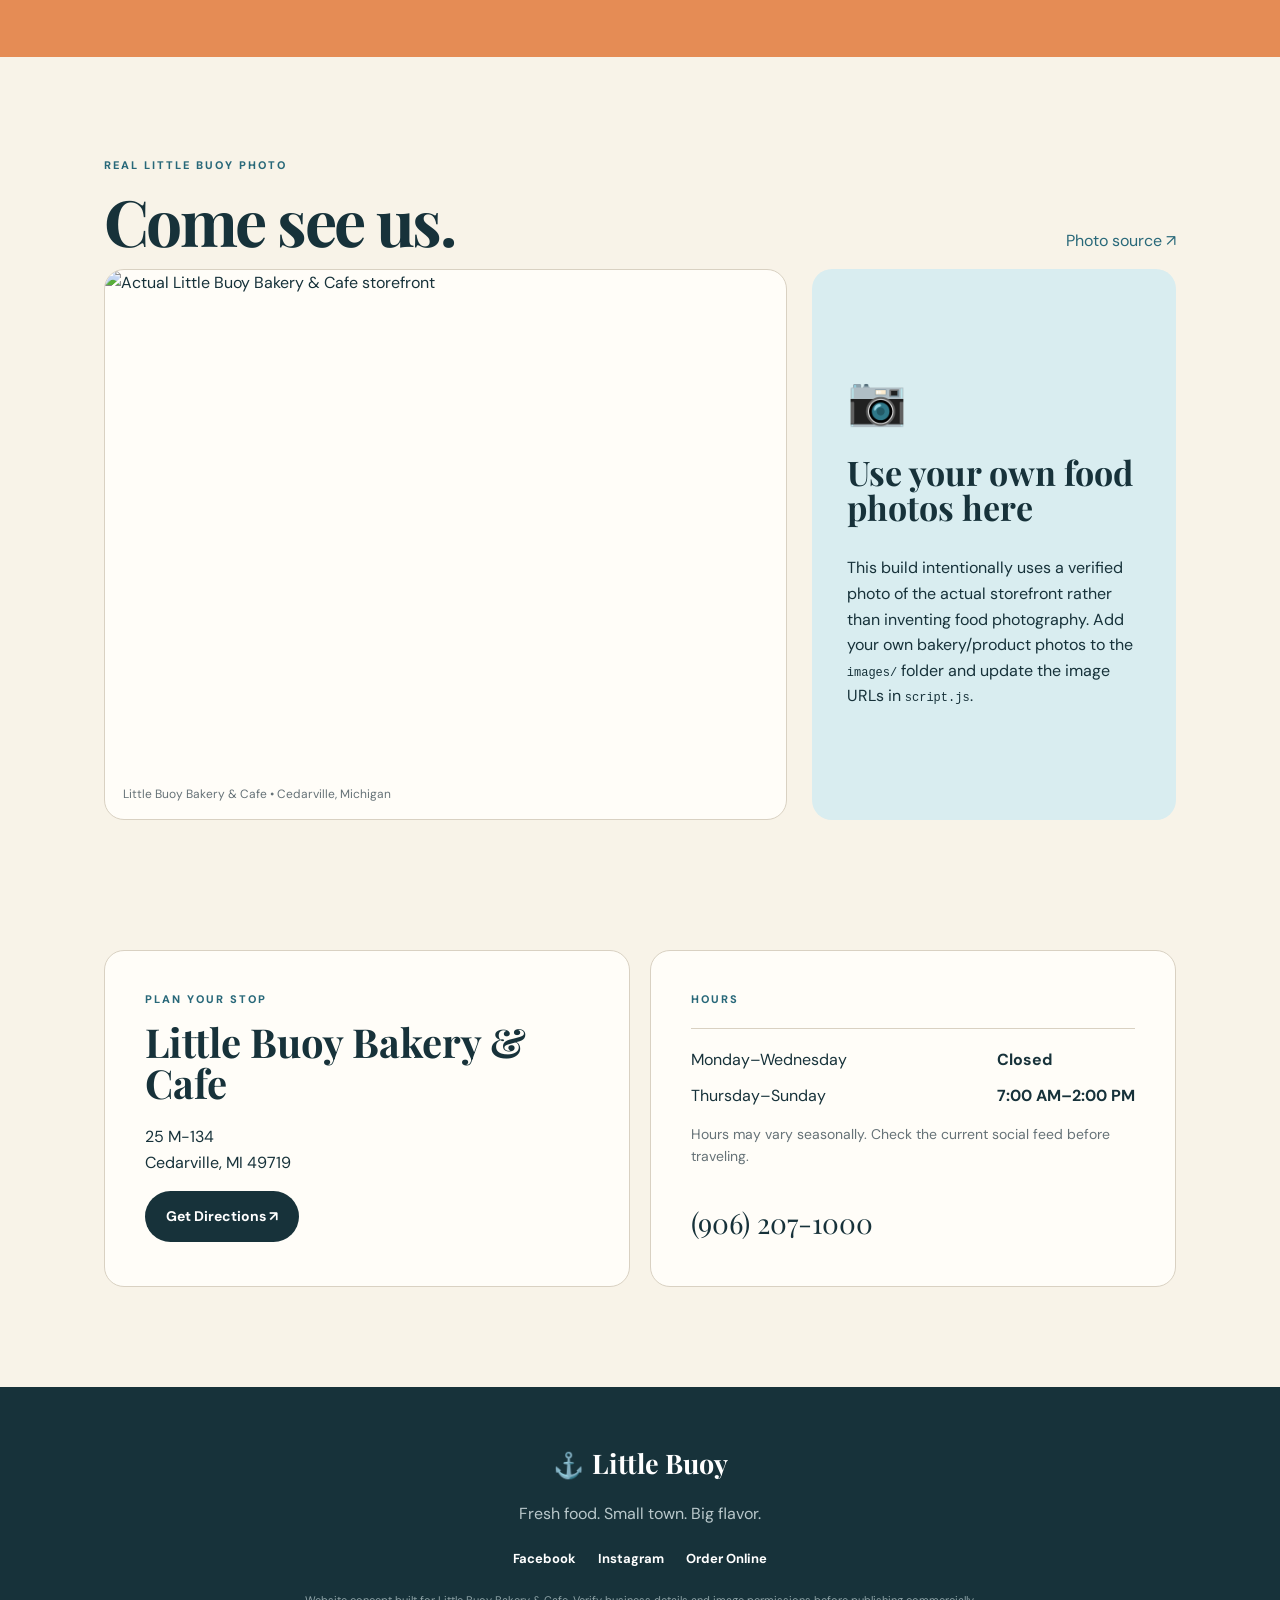
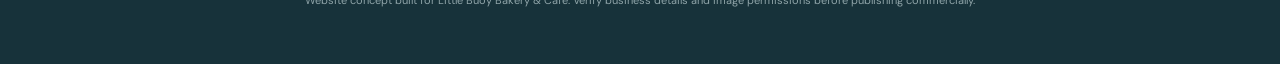
==== commit 1ee1556a: "Update contact link in index.html Replaced 'Order Online' link with phone number link." ====
--- a/index.html
+++ b/index.html
@@ -24,7 +24,7 @@
       <a href="#gallery">Photos</a>
       <a href="#visit">Visit</a>
     </nav>
-    <a class="button button-dark" href="https://little-buoy-bakery-and-cafe-llc.square.site/" target="_blank" rel="noopener">Order Online</a>
+    <a class="button button-dark" href="tel:+19062071000">(906) 207-1000</a>
   </header>
 
   <main id="top">
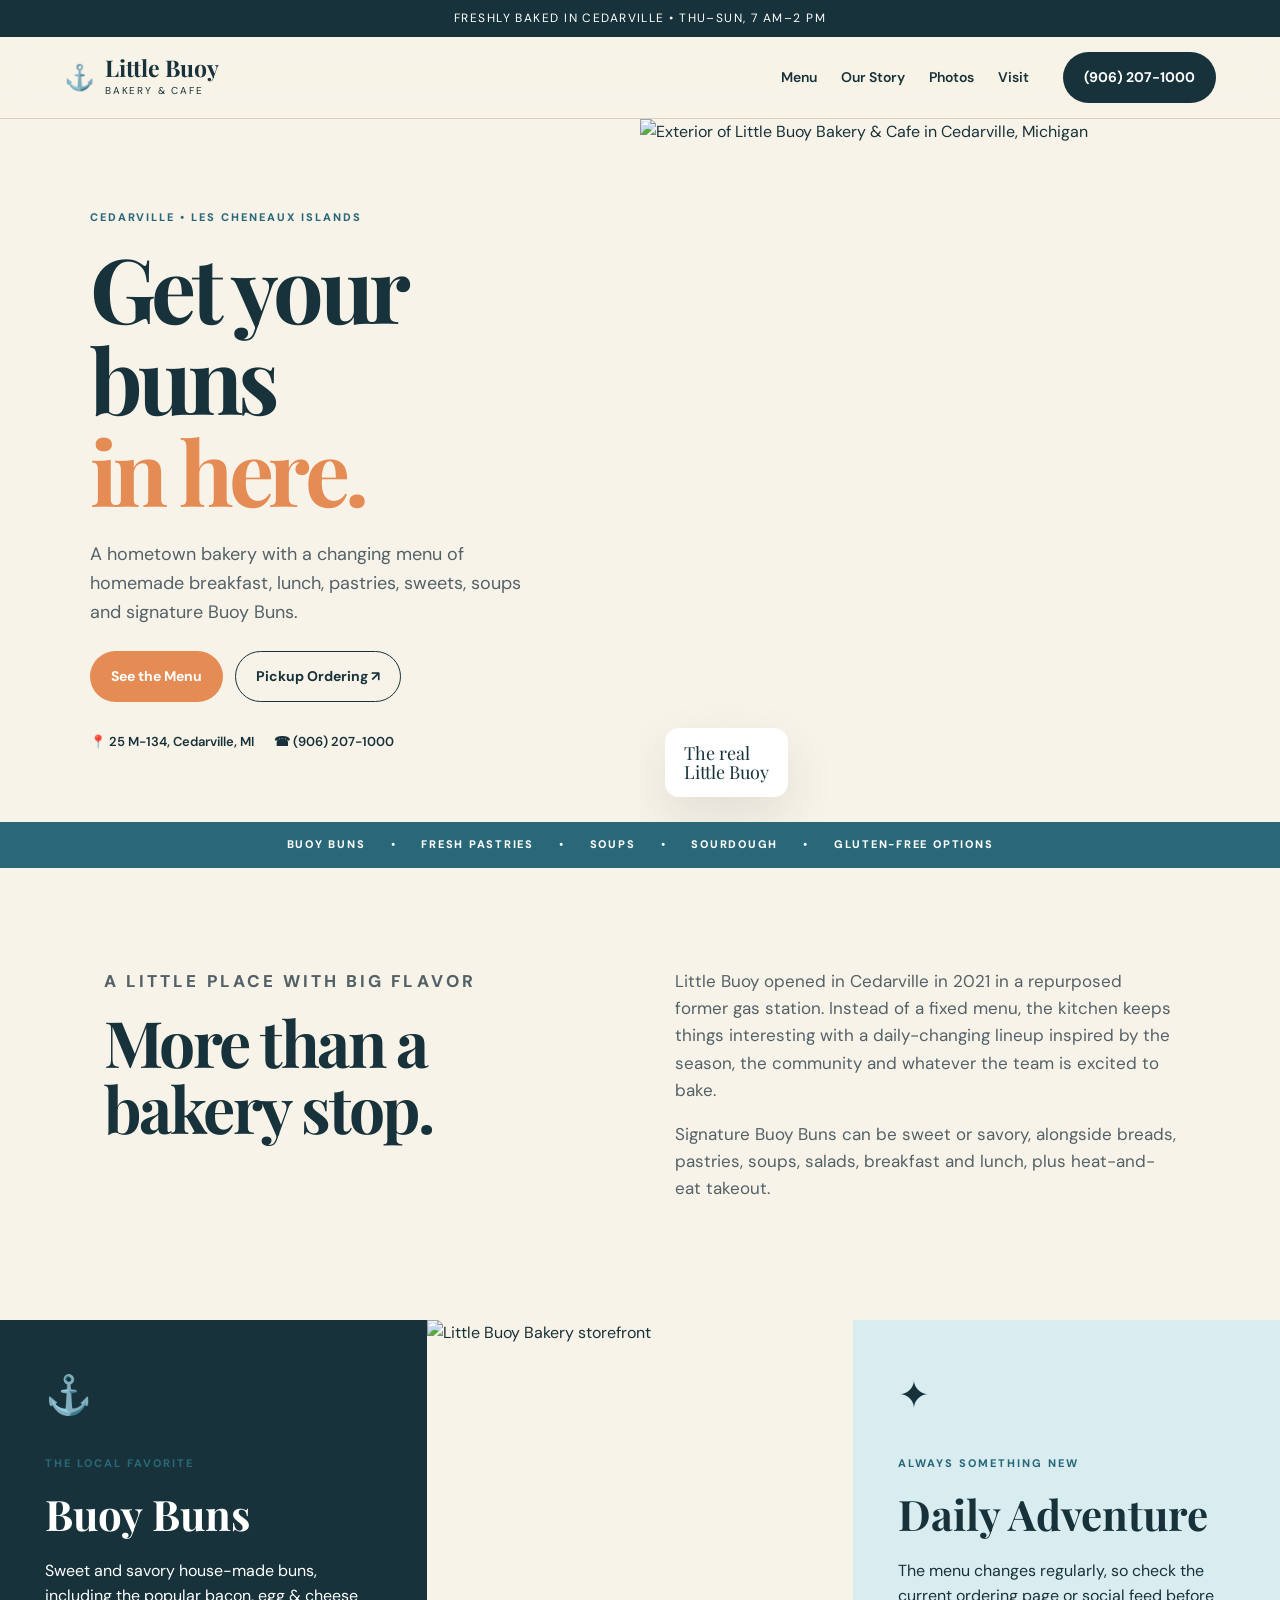
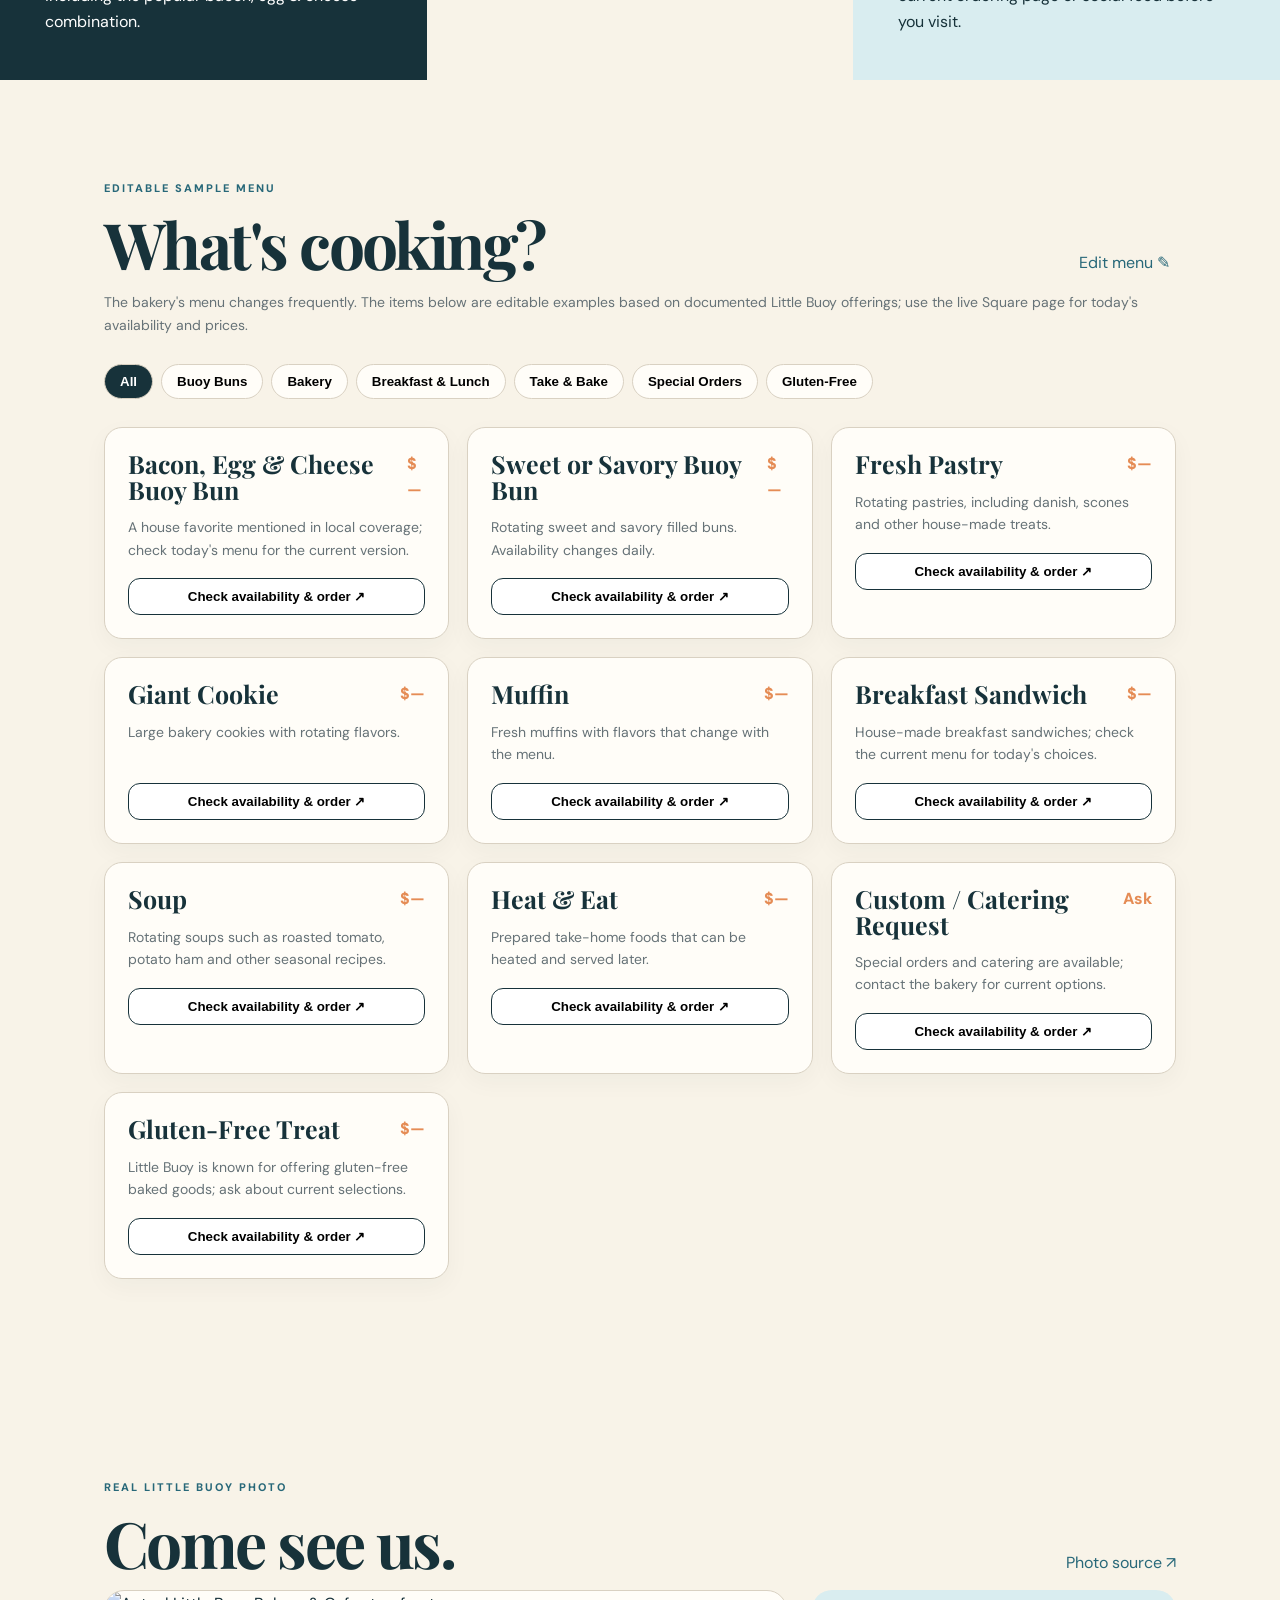
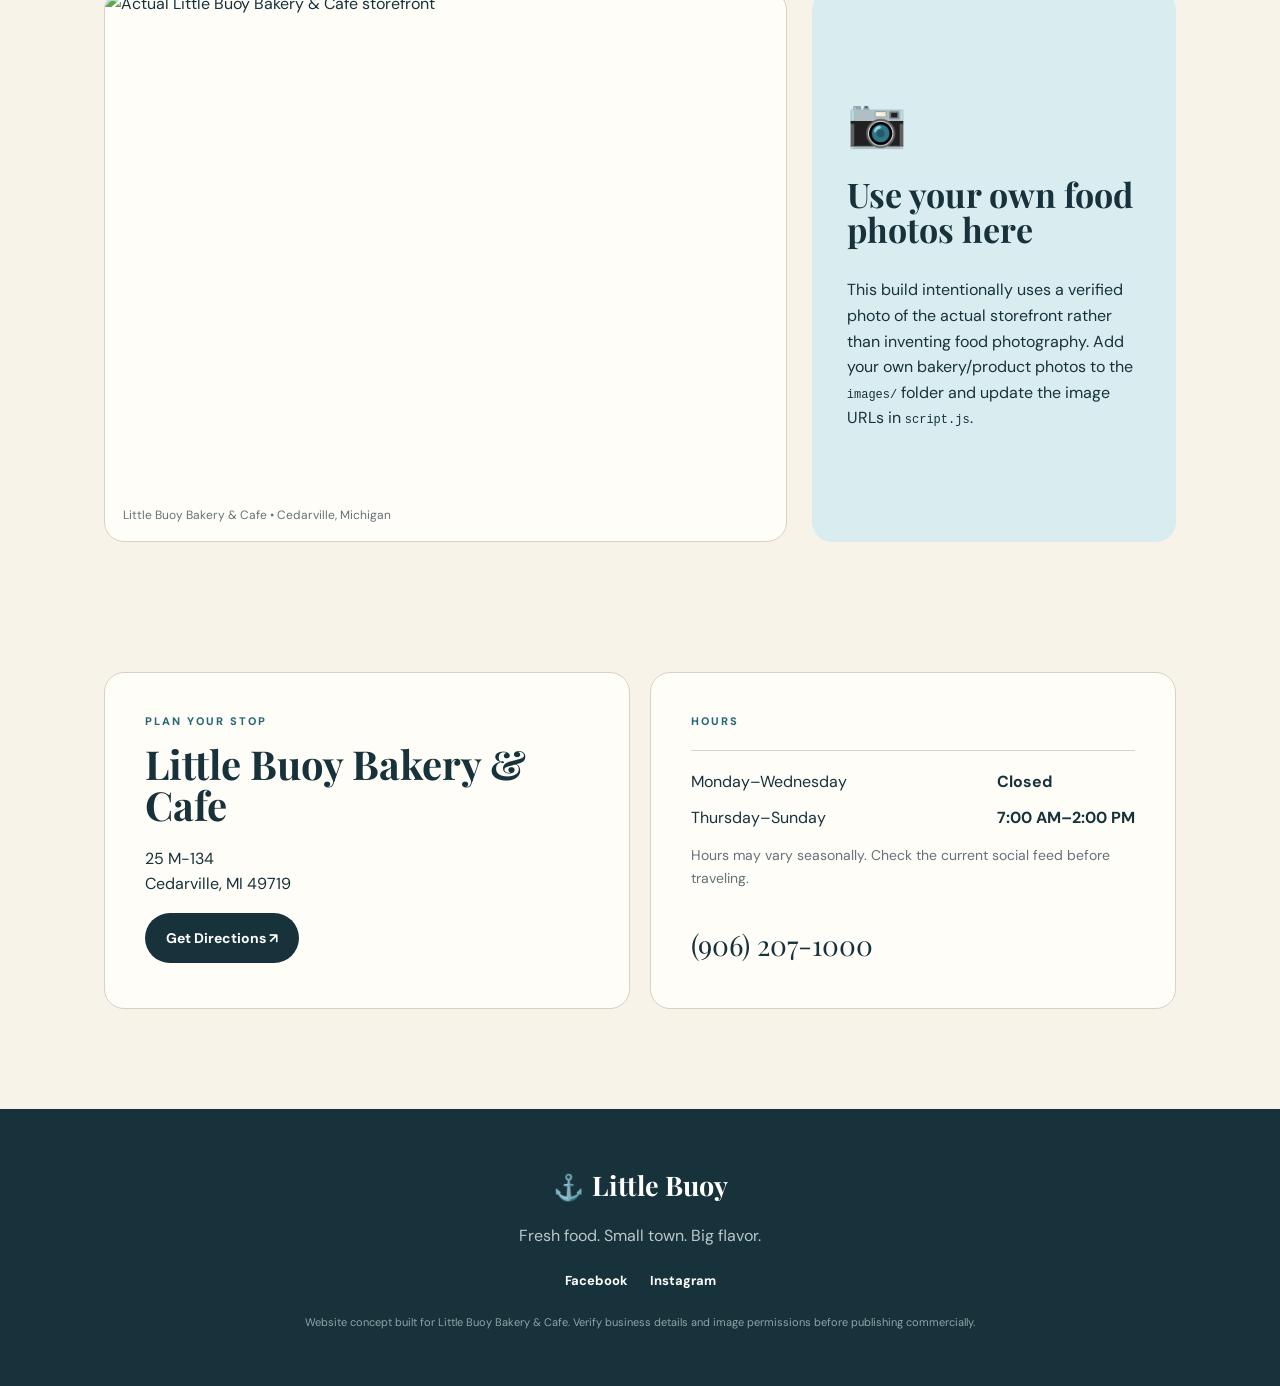
==== commit 6d6de1ac: "Update index.html" ====
--- a/index.html
+++ b/index.html
@@ -60,7 +60,7 @@
       </div>
       <div>
         <p>Little Buoy opened in Cedarville in 2021 in a repurposed former gas station. Instead of a fixed menu, the kitchen keeps things interesting with a daily-changing lineup inspired by the season, the community and whatever the team is excited to bake.</p>
-        <p>Signature Buoy Buns can be sweet or savory, alongside breads, pastries, soups, salads, breakfast and lunch, plus heat-and-eat takeout and special orders.</p>
+        <p>Signature Buoy Buns can be sweet or savory, alongside breads, pastries, soups, salads, breakfast and lunch, plus heat-and-eat takeout.</p>
       </div>
     </section>
 
@@ -94,15 +94,6 @@
       <p class="muted">The bakery's menu changes frequently. The items below are editable examples based on documented Little Buoy offerings; use the live Square page for today's availability and prices.</p>
       <div class="category-tabs" id="categoryTabs"></div>
       <div class="menu-grid" id="menuGrid"></div>
-    </section>
-
-    <section class="order-band">
-      <div>
-        <p class="eyebrow">Need it today?</p>
-        <h2>Order pickup from the live menu.</h2>
-        <p>Use Little Buoy's Square ordering page for current availability and pickup orders.</p>
-      </div>
-      <a class="button button-light" href="https://little-buoy-bakery-and-cafe-llc.square.site/" target="_blank" rel="noopener">Open Square Ordering ↗</a>
     </section>
 
     <section class="section" id="gallery">
@@ -151,8 +142,7 @@
     <div class="footer-links">
       <a href="https://www.facebook.com/LittleBuoyCafe" target="_blank" rel="noopener">Facebook</a>
       <a href="https://www.instagram.com/littlebuoybakeryandcafe/" target="_blank" rel="noopener">Instagram</a>
-      <a href="https://little-buoy-bakery-and-cafe-llc.square.site/" target="_blank" rel="noopener">Order Online</a>
-    </div>
+         </div>
     <small>Website concept built for Little Buoy Bakery & Cafe. Verify business details and image permissions before publishing commercially.</small>
   </footer>
 
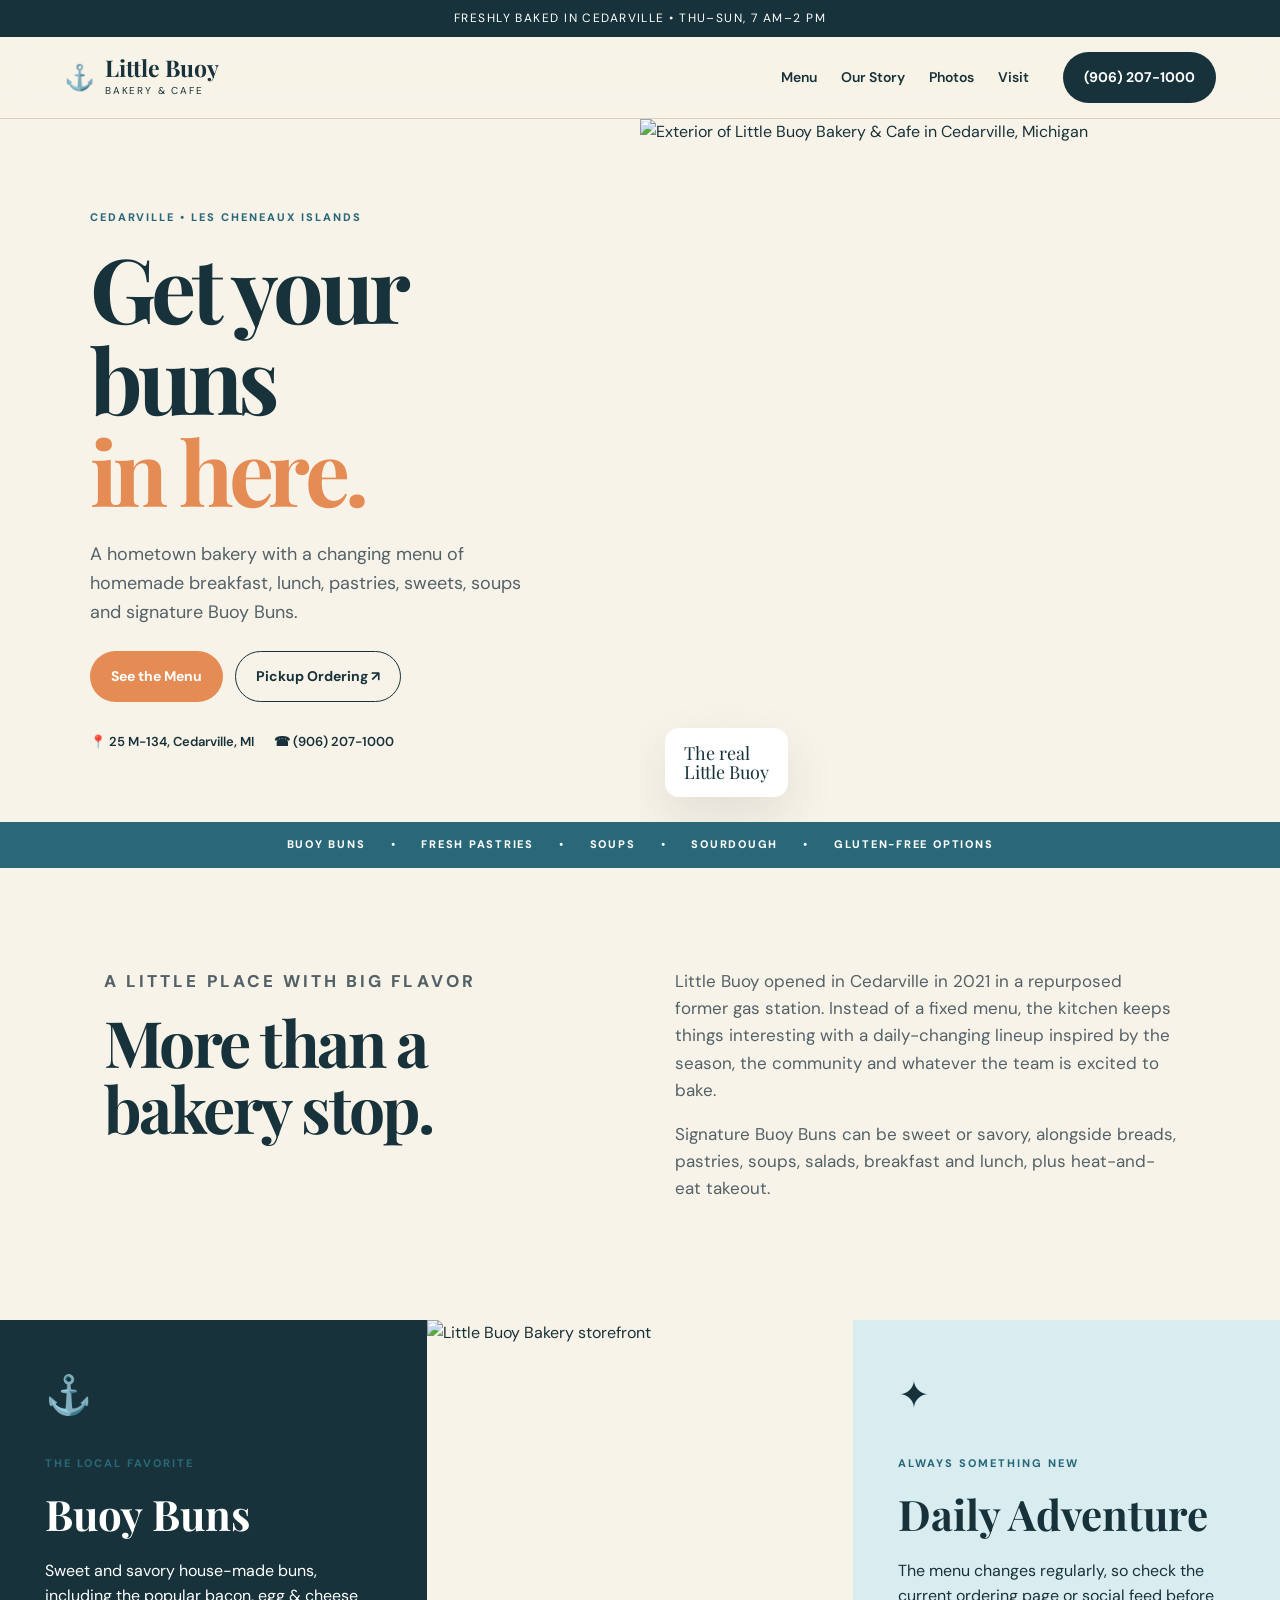
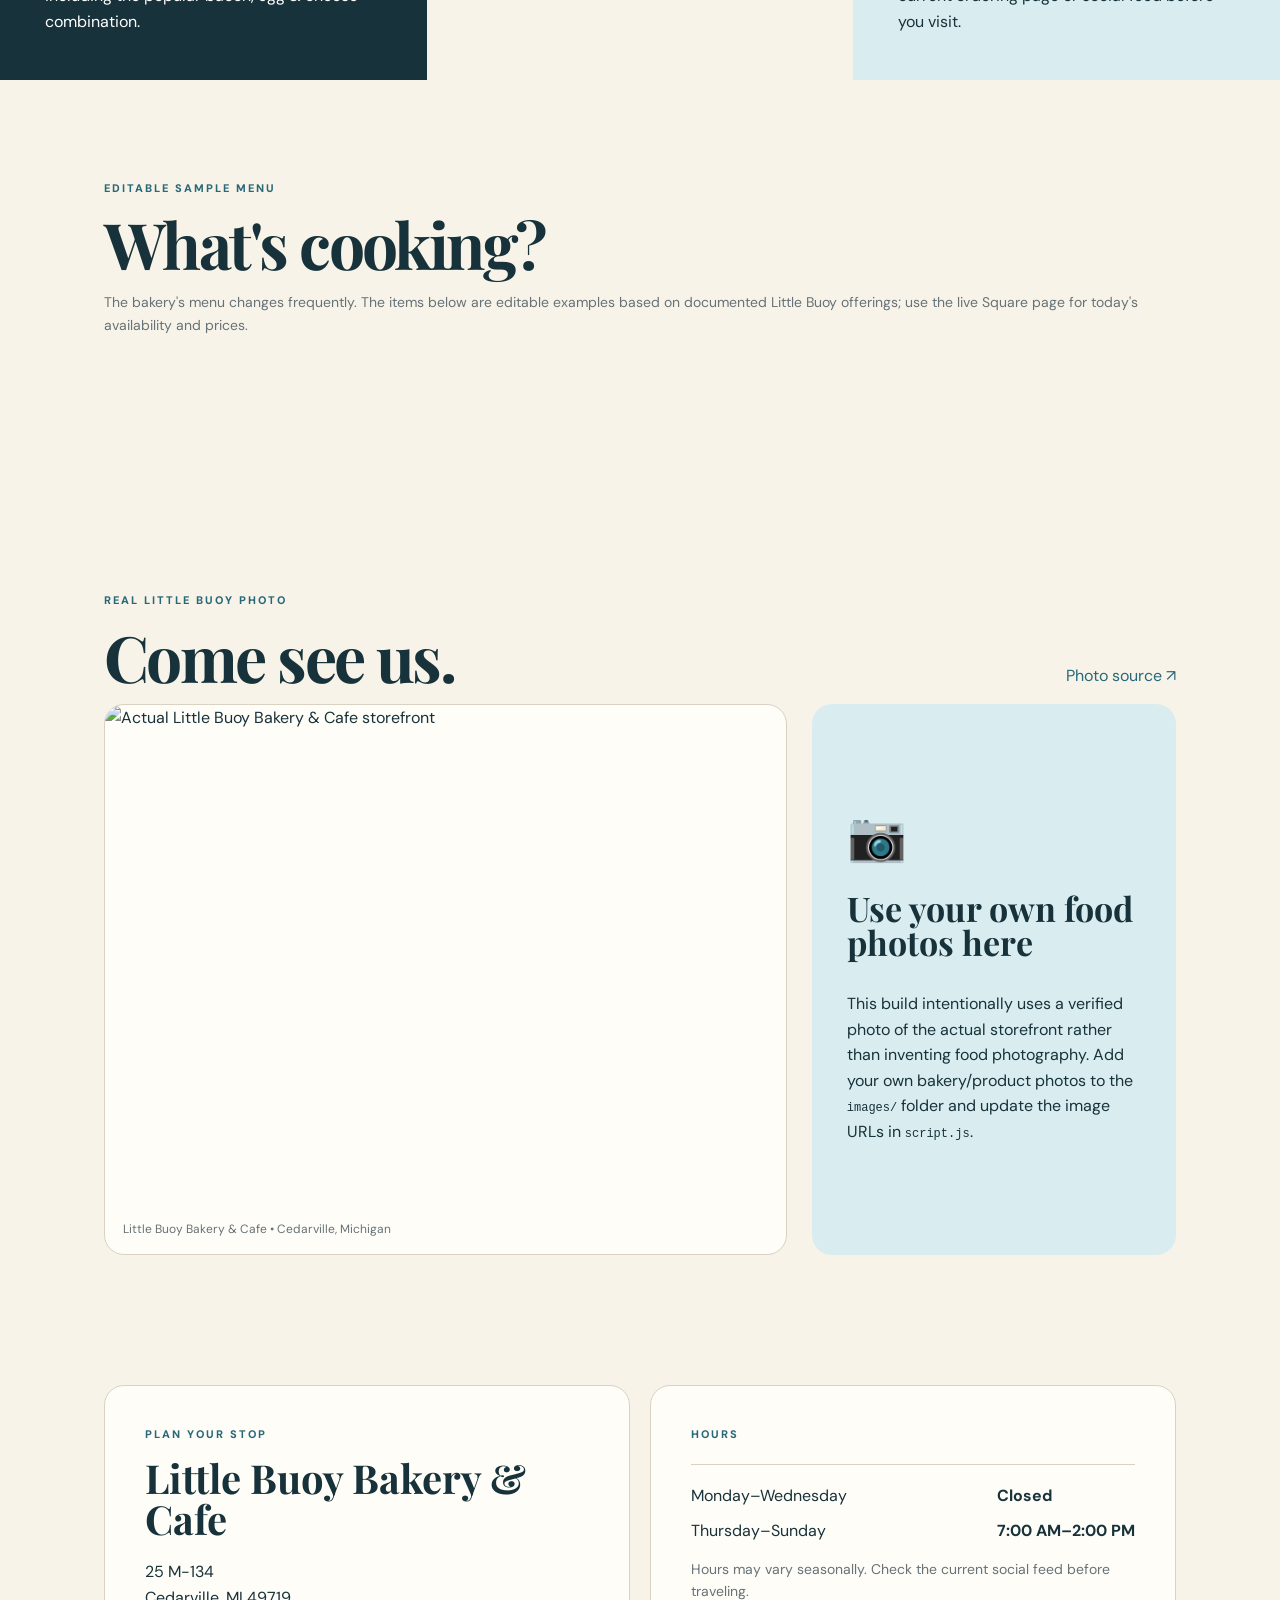
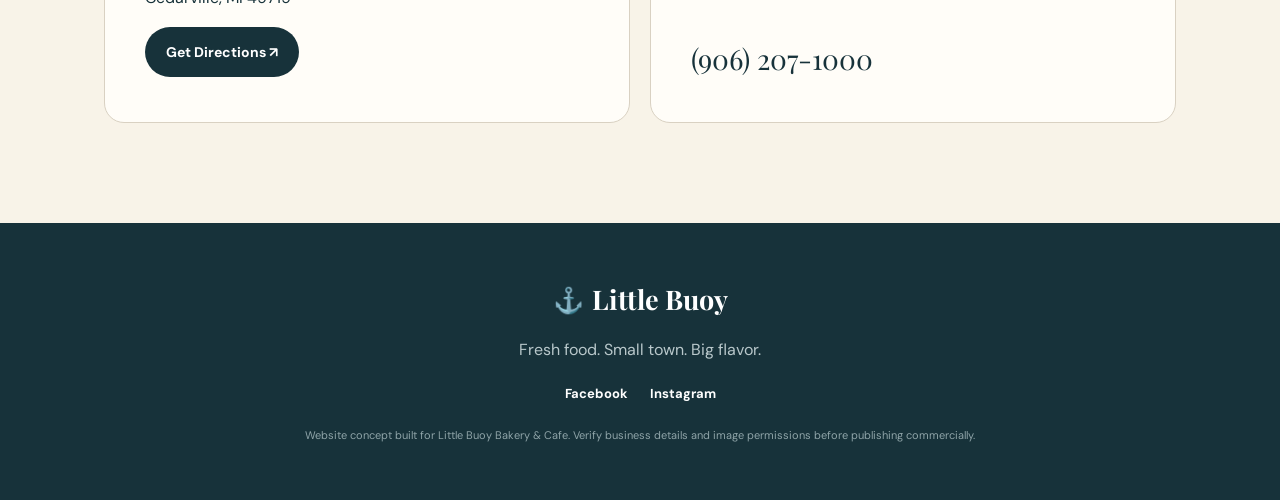
==== commit a2e4473a: "Remove 'Edit menu' button from index.html Removed the 'Edit menu' button from the HTML." ====
--- a/index.html
+++ b/index.html
@@ -89,7 +89,6 @@
           <p class="eyebrow">Editable sample menu</p>
           <h2>What's cooking?</h2>
         </div>
-        <button class="text-button" id="editMenuBtn">Edit menu ✎</button>
       </div>
       <p class="muted">The bakery's menu changes frequently. The items below are editable examples based on documented Little Buoy offerings; use the live Square page for today's availability and prices.</p>
       <div class="category-tabs" id="categoryTabs"></div>
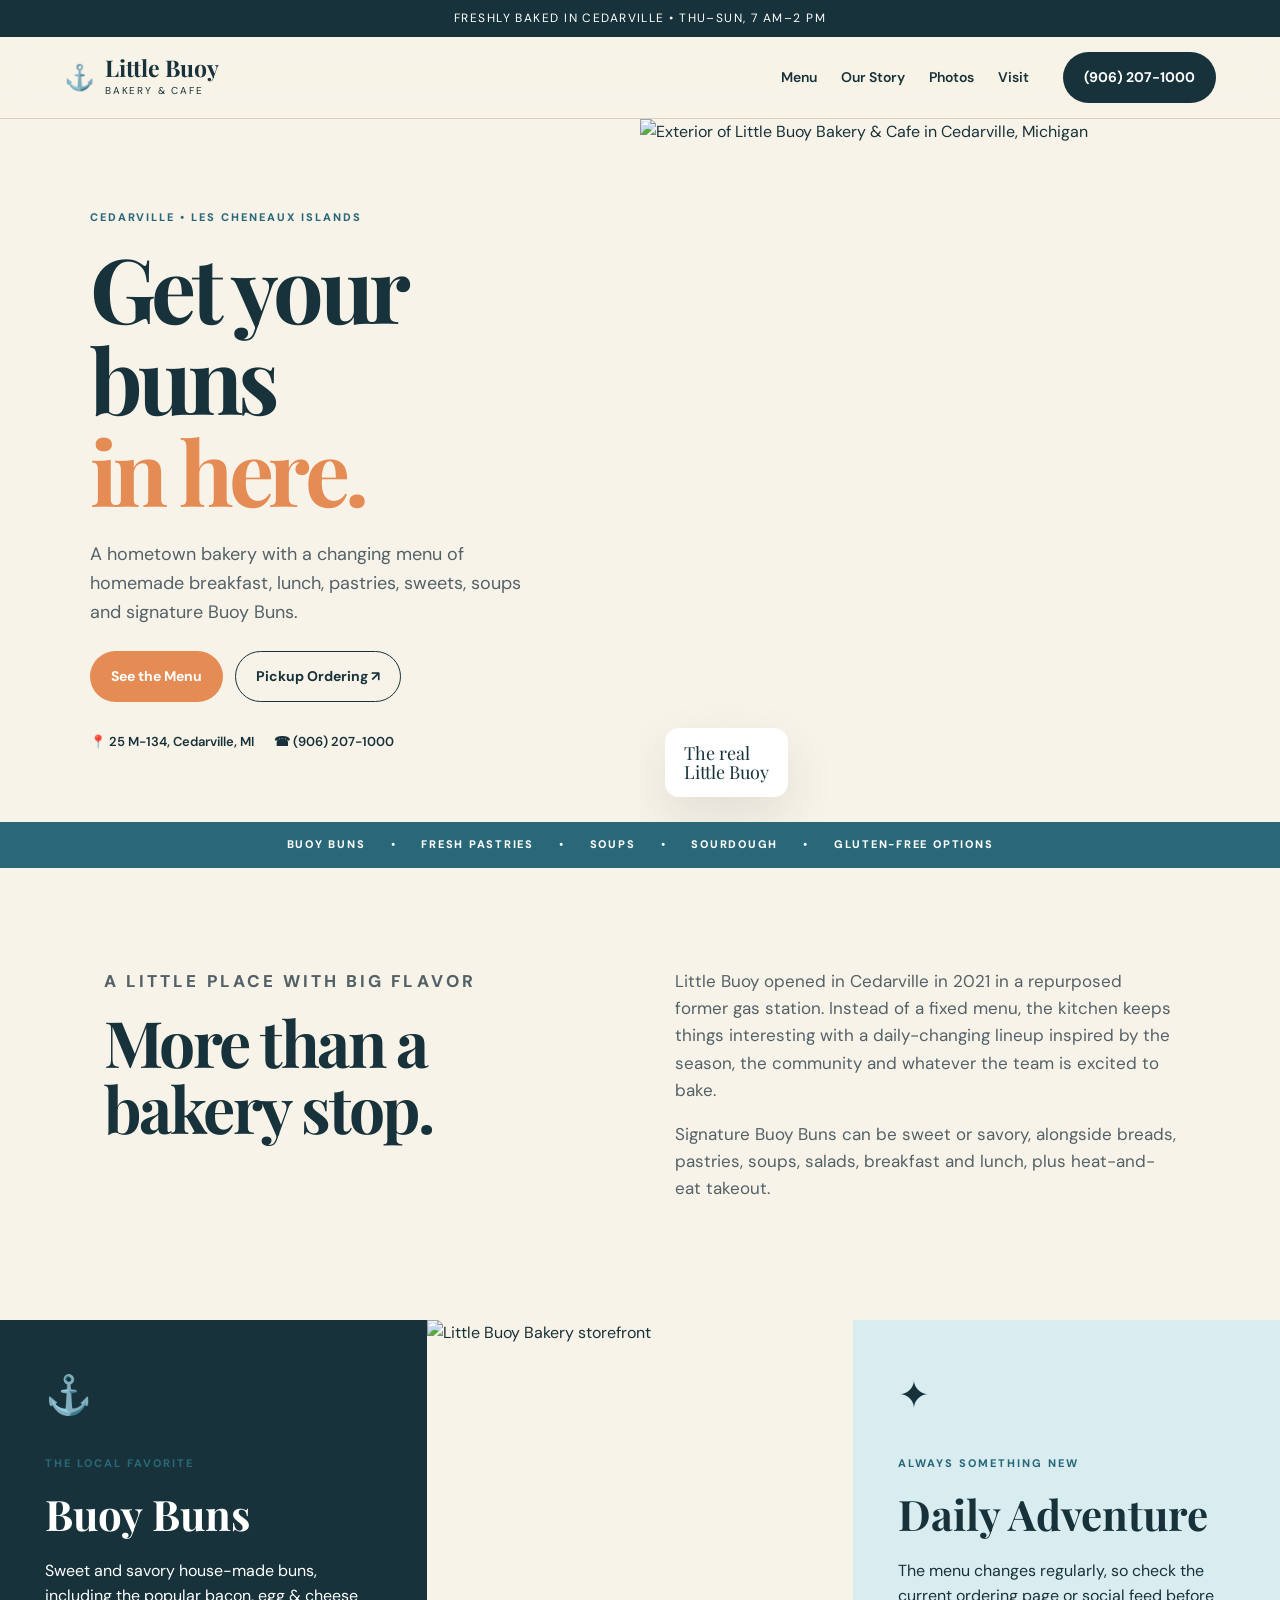
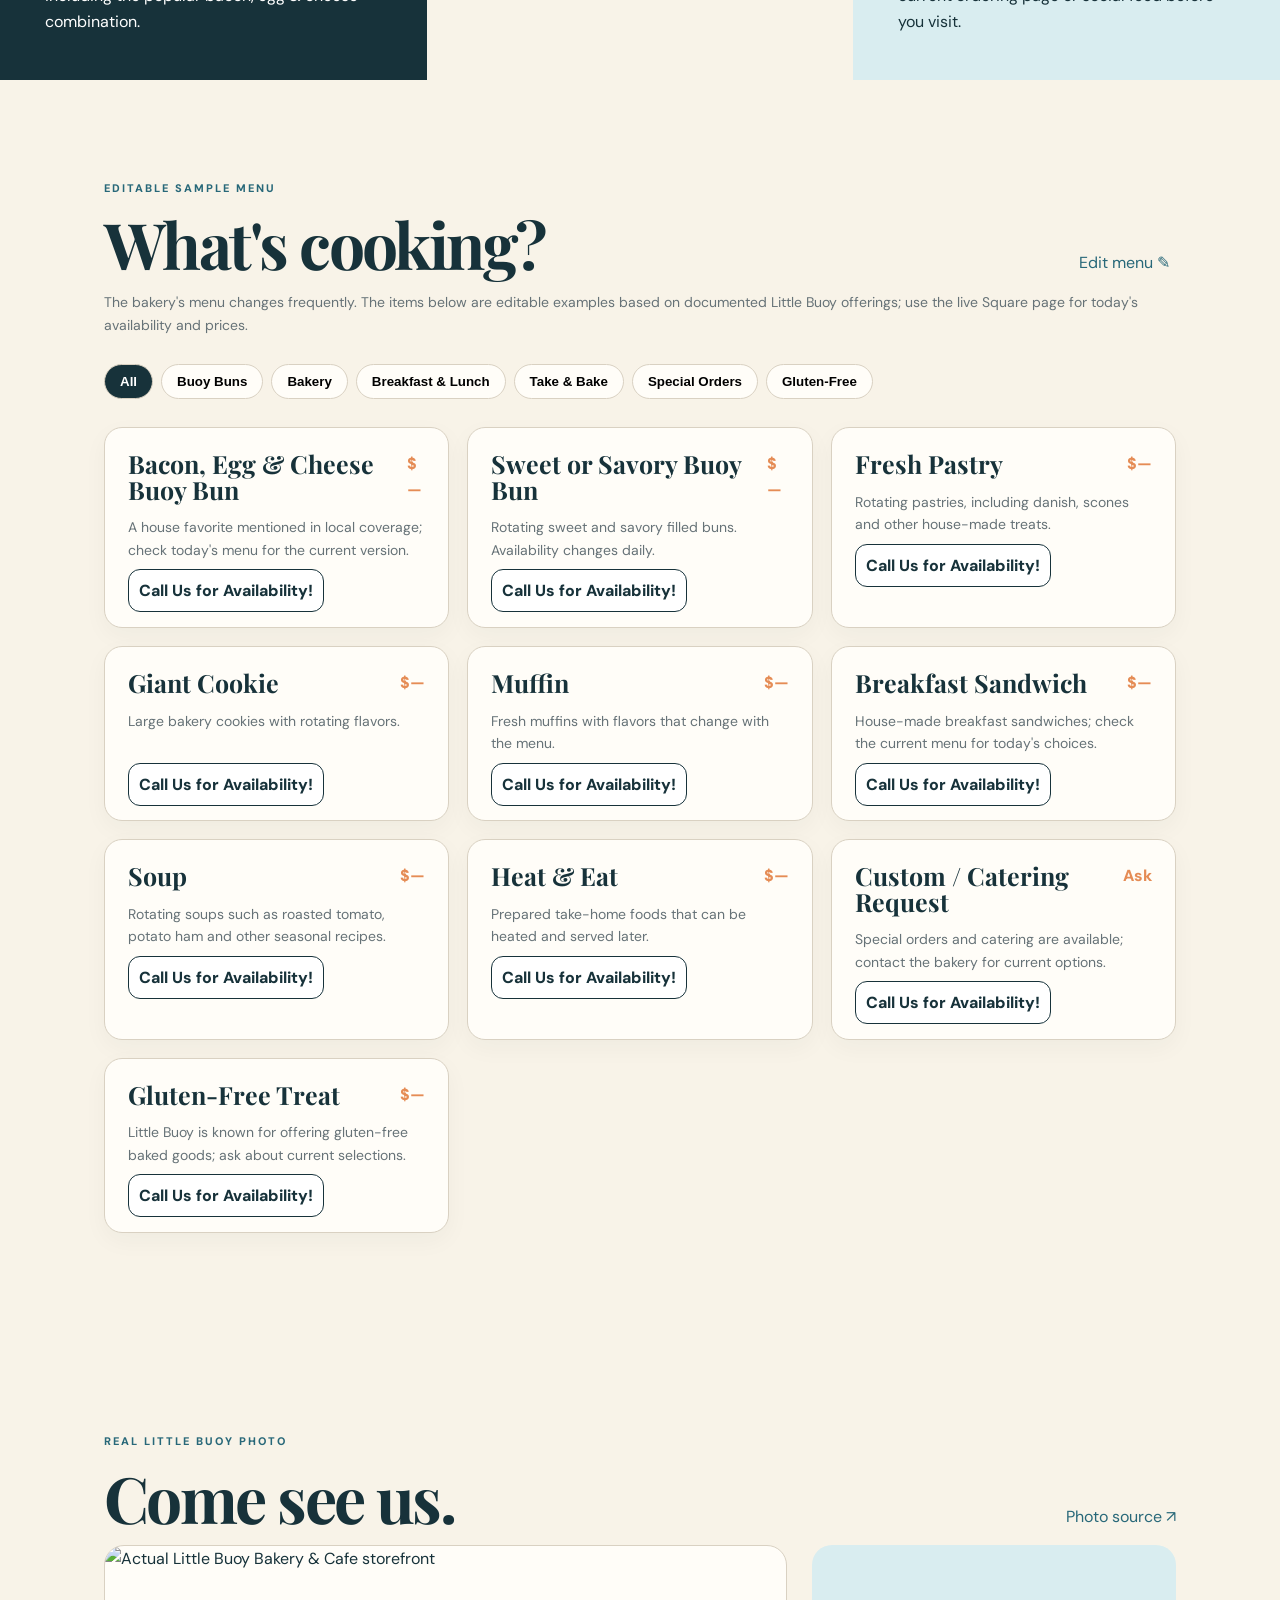
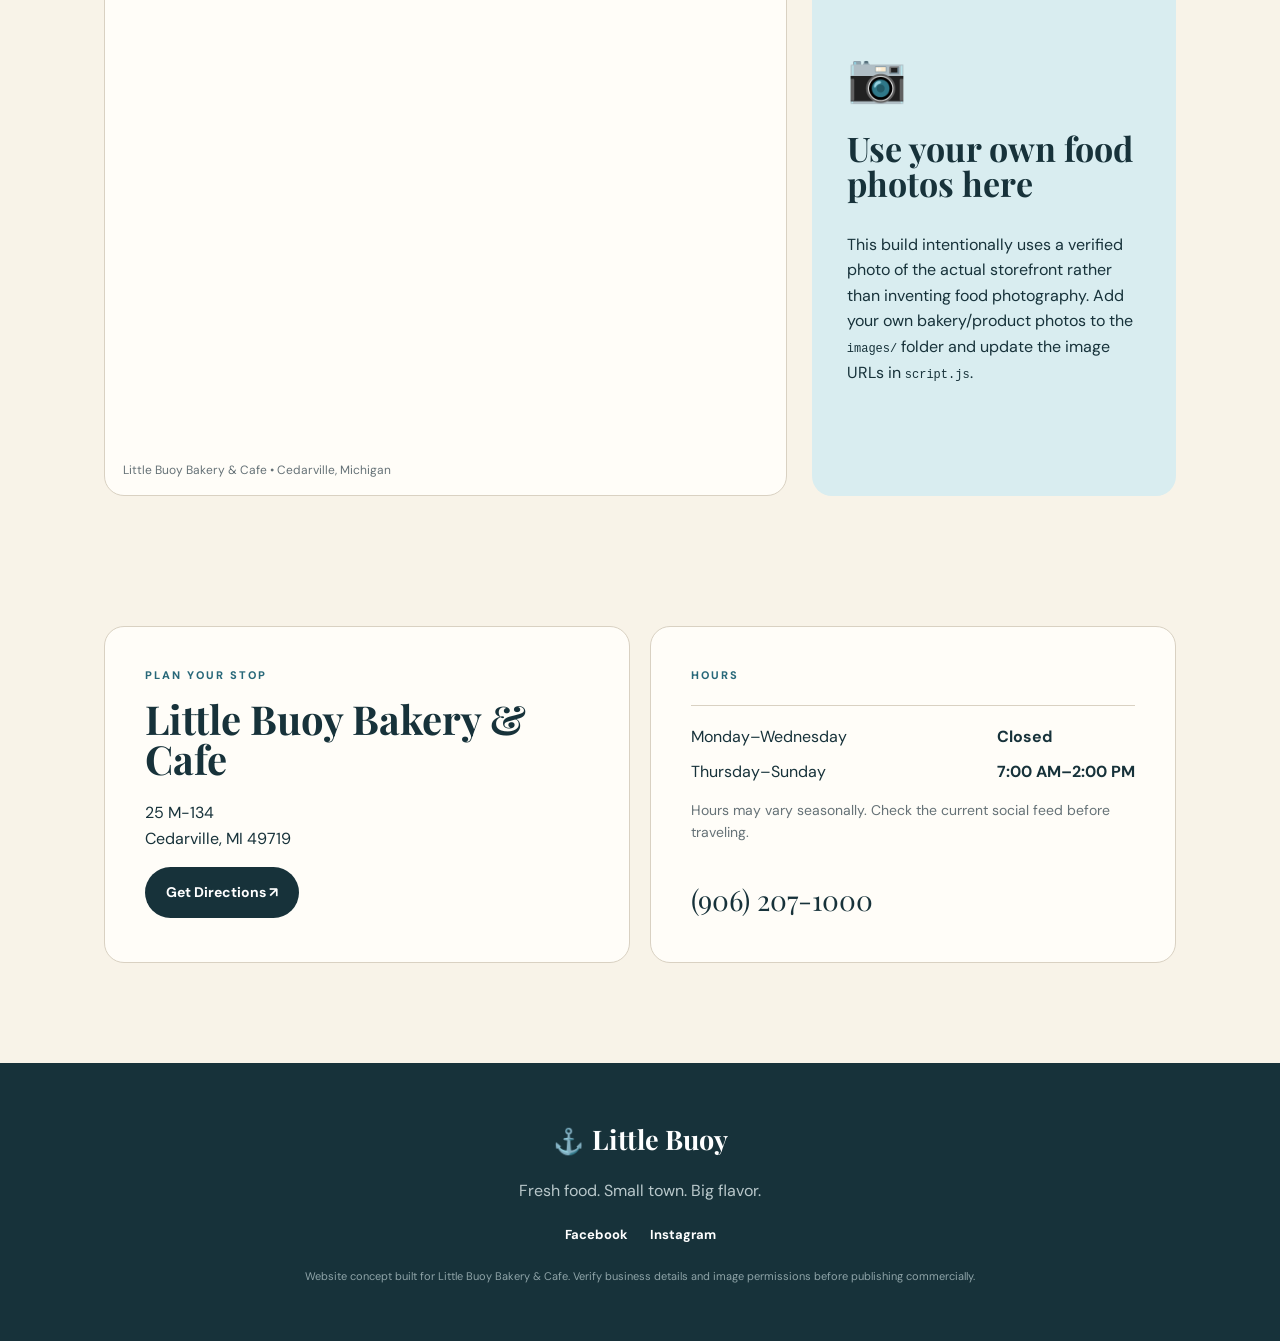
==== commit a78fd72b: "Add edit menu button to index.html" ====
--- a/index.html
+++ b/index.html
@@ -89,6 +89,7 @@
           <p class="eyebrow">Editable sample menu</p>
           <h2>What's cooking?</h2>
         </div>
+        <button class="text-button" id="editMenuBtn">Edit menu ✎</button>
       </div>
       <p class="muted">The bakery's menu changes frequently. The items below are editable examples based on documented Little Buoy offerings; use the live Square page for today's availability and prices.</p>
       <div class="category-tabs" id="categoryTabs"></div>
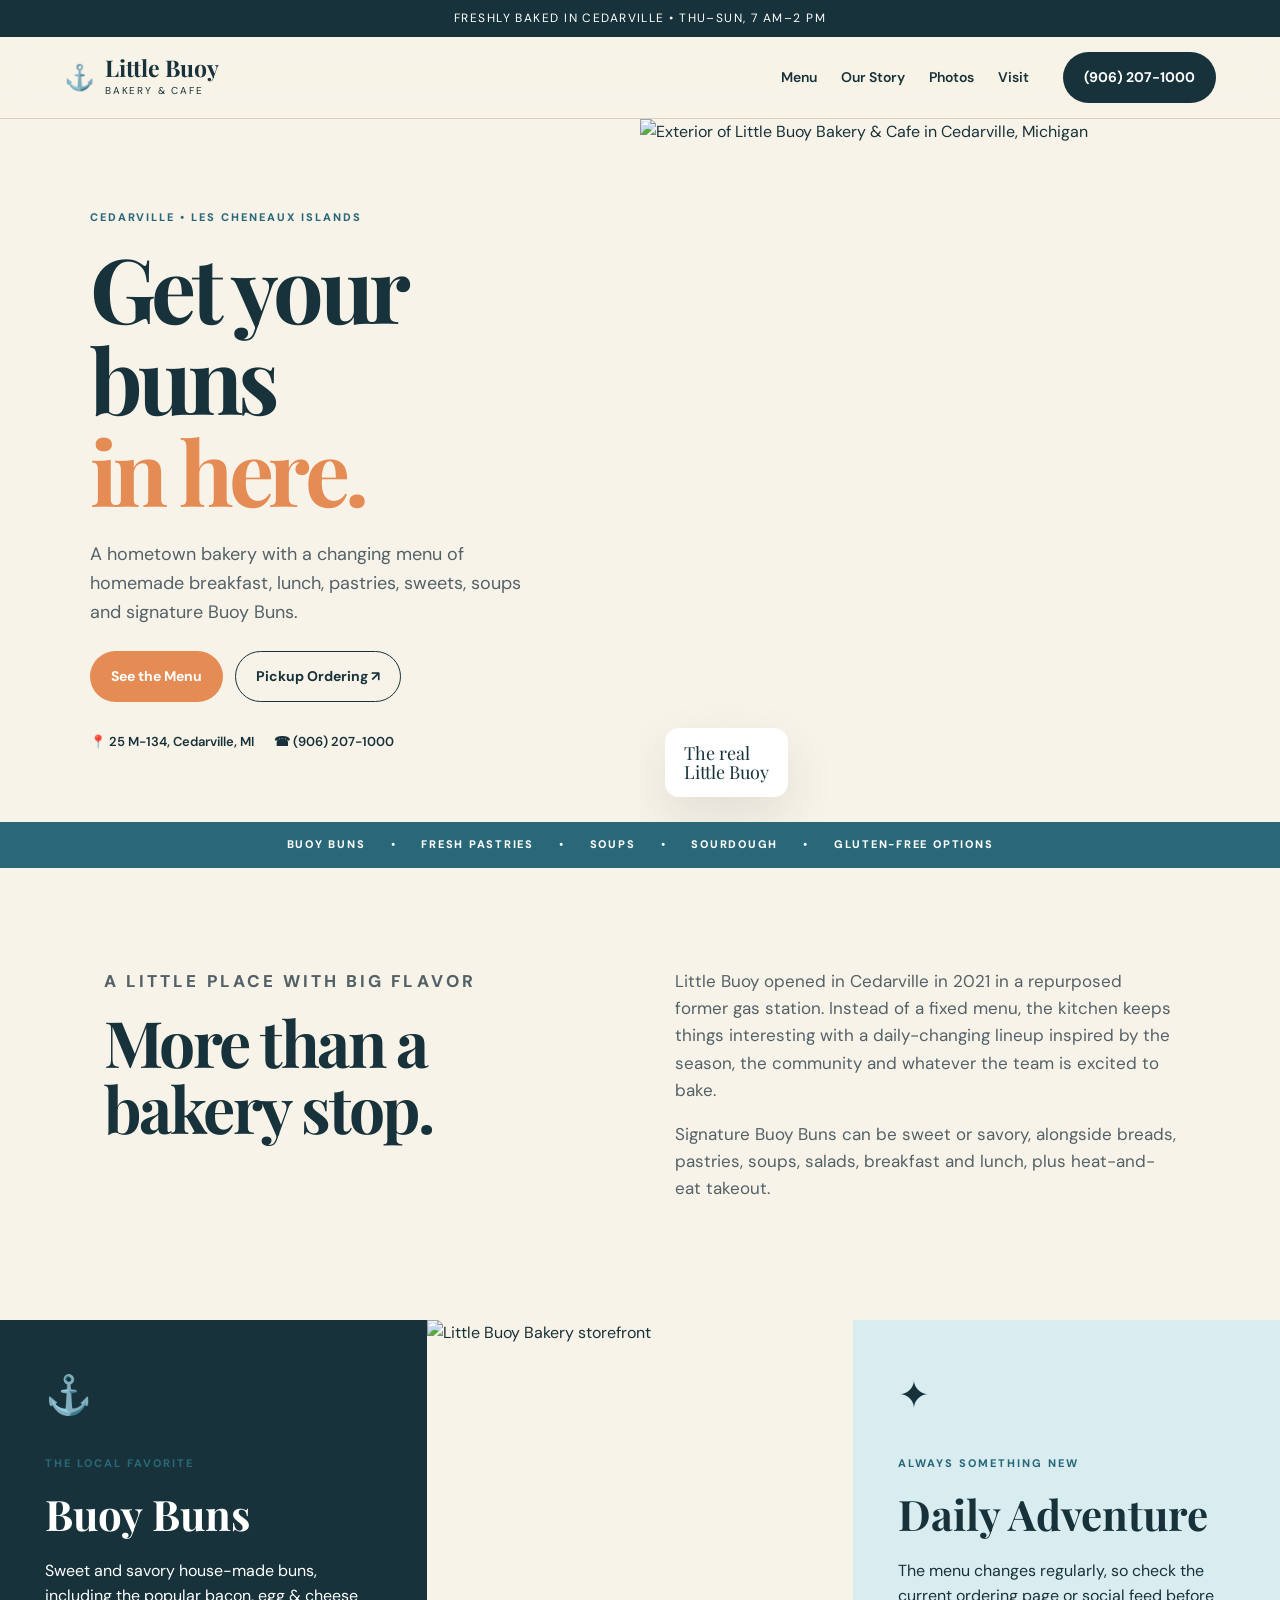
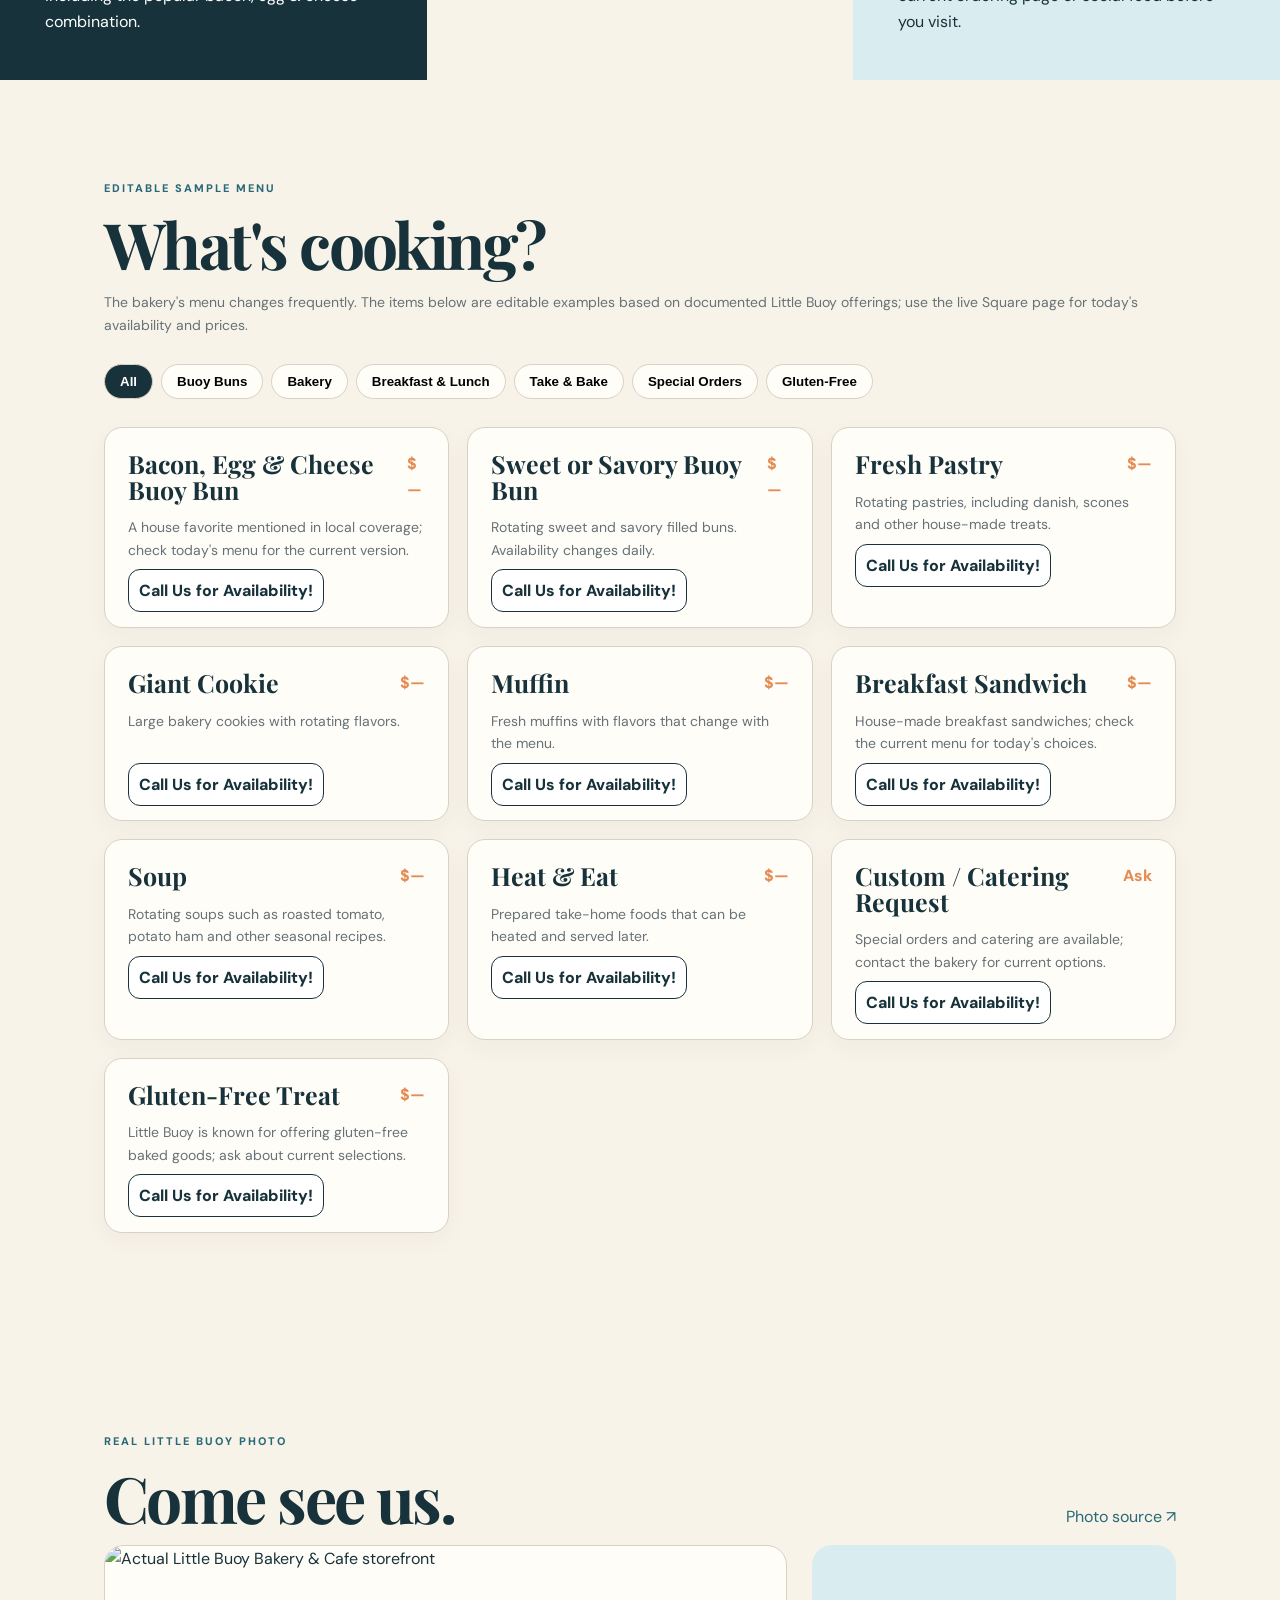
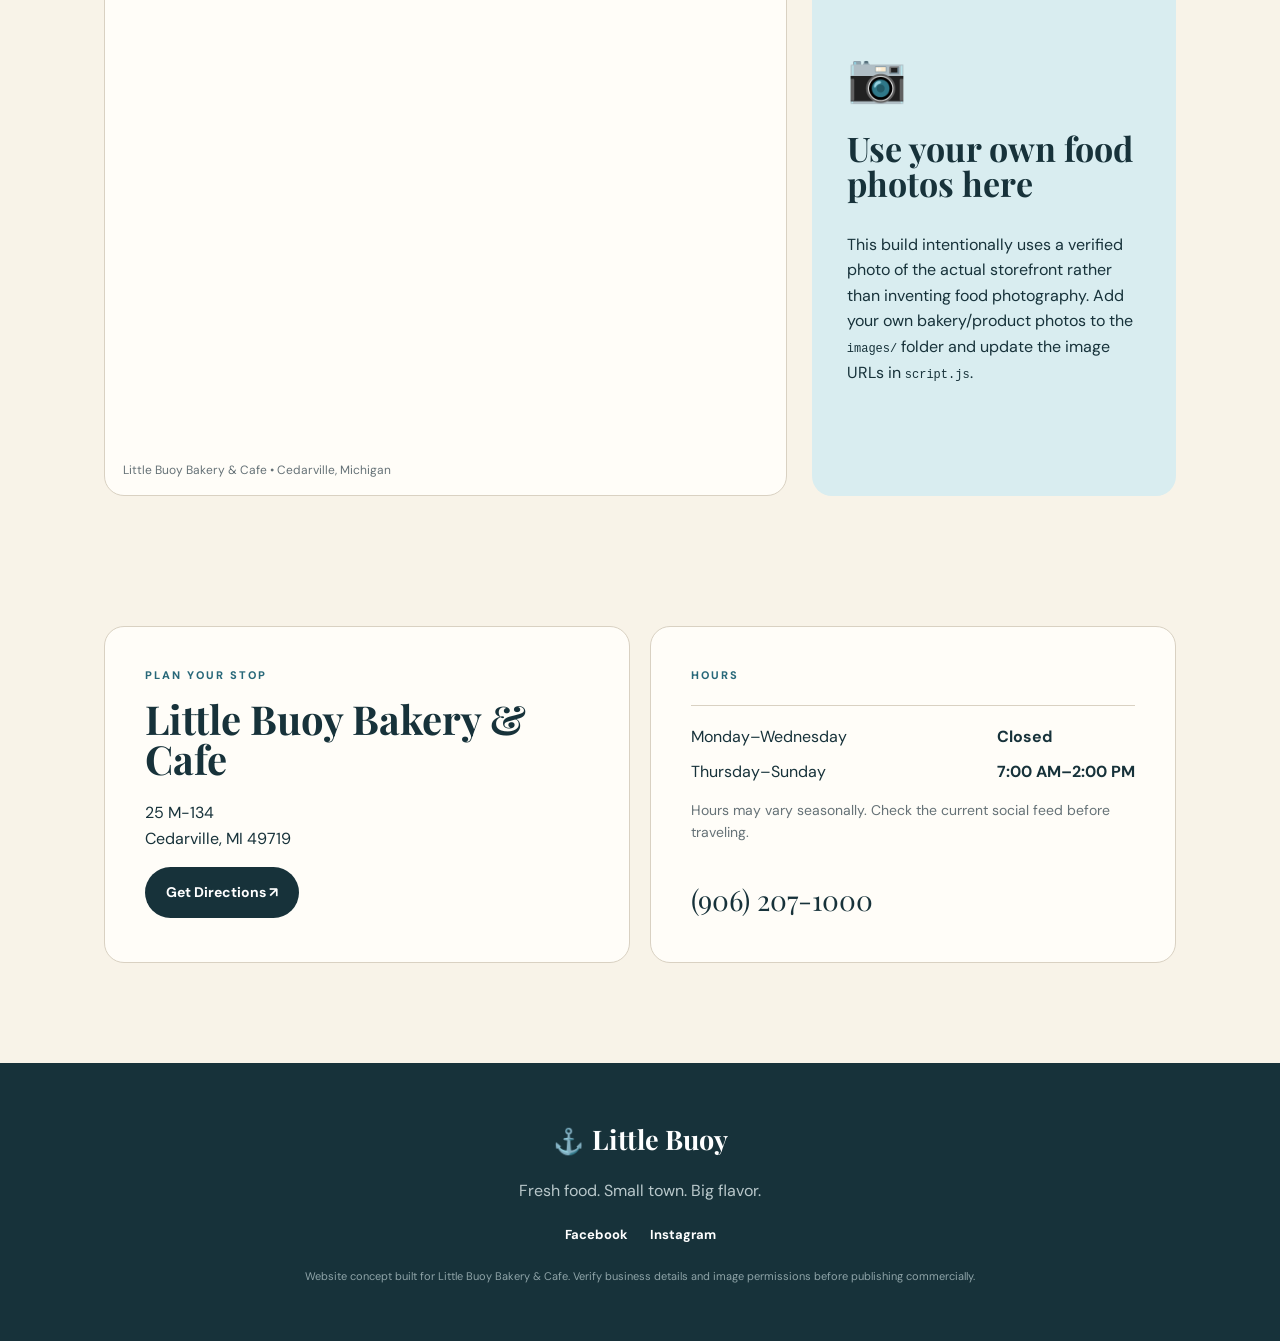
==== commit 2040e812: "Remove text from edit menu button Removed text from the edit menu button in index.html." ====
--- a/index.html
+++ b/index.html
@@ -89,7 +89,7 @@
           <p class="eyebrow">Editable sample menu</p>
           <h2>What's cooking?</h2>
         </div>
-        <button class="text-button" id="editMenuBtn">Edit menu ✎</button>
+        <button class="text-button" id="editMenuBtn"></button>
       </div>
       <p class="muted">The bakery's menu changes frequently. The items below are editable examples based on documented Little Buoy offerings; use the live Square page for today's availability and prices.</p>
       <div class="category-tabs" id="categoryTabs"></div>
